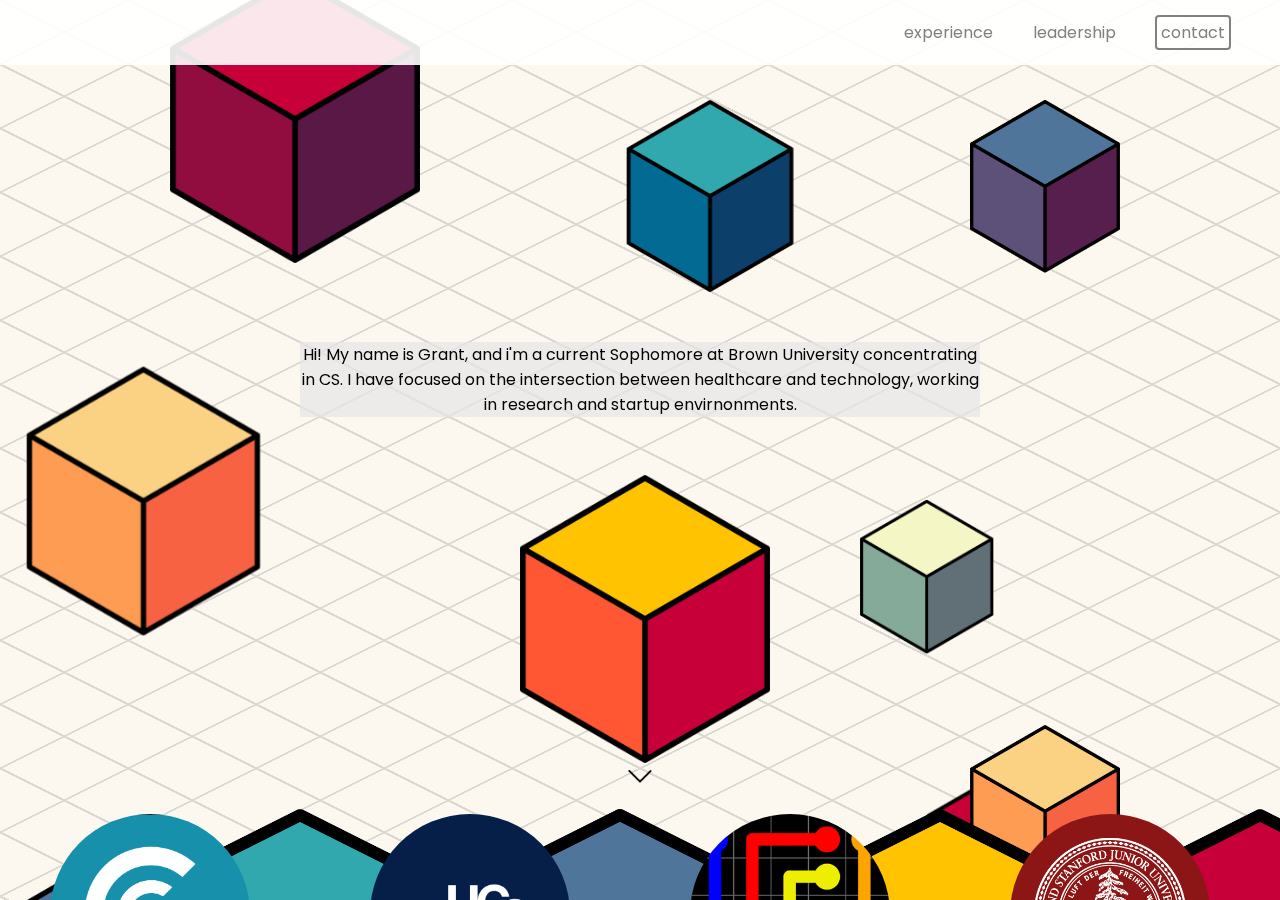
==== index.html @ b0fcf322 "GA on old homepage" ====
<!doctype html>
<html>
<head>
<meta charset="UTF-8">
<link rel="stylesheet" type="text/css" href="./css/stylesheet.css">
<link rel="stylesheet" type="text/css" href="./css/cubes.css"s>
<title>Grant Fong</title>
<script>
  (function(i,s,o,g,r,a,m){i['GoogleAnalyticsObject']=r;i[r]=i[r]||function(){
  (i[r].q=i[r].q||[]).push(arguments)},i[r].l=1*new Date();a=s.createElement(o),
  m=s.getElementsByTagName(o)[0];a.async=1;a.src=g;m.parentNode.insertBefore(a,m)
  })(window,document,'script','https://www.google-analytics.com/analytics.js','ga');

  ga('create', 'UA-104026495-1', 'auto');
  ga('send', 'pageview');

</script>
</head>

<body>
	<div id="nav">
		<h1 id="name"><a href="home.html">grant fong</a></h1>
		<div id="nav-items">
			<ul>
				<li><a href="#experience">Experience</a></li>
				<li><a href="#leadership">Leadership</a></li>
				<li><a id="contact" href="#contact_info">Contact</a></li>
			</ul>
		</div>
	</div>

	<div class="parallax">

		<div class="parallax__layer parallax__layer--base">
			<div id="home">
				<div class="banner">
					<h2 class="splash">Developer | Data Scientist</h2>
					<p id="about_me">Hi! My name is Grant, and i'm a current Sophomore at Brown University
						concentrating in CS. I have focused on the intersection between healthcare
						and technology, working in research and startup envirnonments. </p>
				</div>
			</div>

			<div id = "experience">
				<div class="banner">
					<h2 class="splash">Experience</h2>
					<img id="arrow" src="./resources/arrow.gif">
				</div>
				<div id="inline-base">

					<div id="careconnect" class="content">
						<img class="icon_cube" src="./resources/cube6.png">
						<img class="icon" src="./resources/careconnect.png">
						<h3>CareConnect</h3>
						<div class="description">
							<p> Developed and pitched a cross platform app to improve communication between caregivers and families</p>
						</div>
					</div>

					<div id="ucsf" class="content">
						<img class="icon_cube" src="./resources/cube1.png">
						<img class="icon" src="./resources/ucsf.png">
						<h3>UCSF</h3>
						<div class="description">
							<p> Developed a software package and data pipeline for start to finish genomic analysis and data visualization.</p>
						</div>
					</div>

					<div id="flow" class="content">
						<img class="icon_cube" src="./resources/cube2.png">
						<img class="icon" src="./resources/flow.png">
						<h3>flow</h3>
						<div class="description">
							<p> Created procedurally generated flow puzzles as a final project for CS015 </p>
						</div>
					</div>

					<div id="stanford" class="content">
						<img class="icon_cube" src="./resources/cube3.png">
						<img class="icon" src="./resources/stanford.png">
						<h3>stanford</h3>
						<div class="description">
							<p>Created MRI image analytics plugins, performed data cleaning and implemented a database system</p>
						</div>
					</div>
				</div>
			</div>

			<div id = "leadership">
				<div class="banner">
					<h2 class="splash">Leadership</h2>
					<img id="arrow" src="./resources/arrow.gif">
				</div>
				<div id="inline-base">

					<div id="hackatbrown" class="content">
						<img class="icon_cube" src="./resources/cube6.png">
						<img class="icon" src="./resources/hack.jpg">
						<h3>Hack@brown</h3>
						<div class="description">
							<p> Created methods and strategies to aid team-forming, mentorship, and judging</p>
						</div>
					</div>

					<div id="ta" class="content">
						<img class="icon_cube" src="./resources/cube3.png">
						<img class="icon" src="./resources/brown.png">
						<h3>TA for cs015</h3>
						<div class="description">
							<p> Graded assignments, held TA hours, design discussions, and lab hours. Redesigned the algorithms homework to become a section.</p>
						</div>
					</div>

					<div id="lets" class="content">
						<img class="icon_cube" src="./resources/cube2.png">
						<img class="icon" src="./resources/lets.png">
						<h3>project lets</h3>
						<div class="description">
							<p> Provided peer counseling and hosted workshops on Mental Health.</p>
						</div>
					</div>

					<div id="ilmhc" class="content">
						<img class="icon_cube" src="./resources/cube5.png">
						<img class="icon" src="./resources/ilmhc.png">
						<h3>ILMHC</h3>
						<div class="description">
							<p>Organized the 2nd annual ivy league mental health conference and Created a marketing strategy.</p>
						</div>
					</div>
				</div>
			</div>

			<div id = "contact_info">
				<div class="banner">
					<h2 class="splash">Contact</h2>
					<h3>grant_fong [at] brown.edu </h3>
					<a href="https://github.com/gfong1">github</a>
					<a href="https://www.linkedin.com/in/grant-fong/">linkedin</a>
					<a href="https://docs.google.com/document/d/157IudkKDnfN1EUEX58RczZvOQFOvo2BN3w-C6igdD3I">resume</a>
				</div>
			</div>
		</div>

		<div class="parallax__layer parallax__layer--back">
		<!--The back layer of cubes-->
			<img id="cube-1" class="cube" src="./resources/cube1.png">
			<img id="cube-2" class="cube" src="./resources/cube2.png">
			<img id="cube-3" class="cube" src="./resources/cube3.png">

			<img id="cube-4" class="cube" src="./resources/cube4.png">
			<img id="cube-5" class="cube" src="./resources/cube5.png">
			<img id="cube-6" class="cube" src="./resources/cube6.png">
		</div>

		<div class="parallax__layer parallax__layer--deep">
			<img id="cube-a" class="cube" src="./resources/cube4.png">
			<img id="cube-b" class="cube" src="./resources/cube5.png">
			<img id="cube-c" class="cube" src="./resources/cube6.png">

			<img id="cube-d" class="cube" src="./resources/cube1.png">
			<img id="cube-e" class="cube" src="./resources/cube2.png">
			<img id="cube-f" class="cube" src="./resources/cube3.png">
		</div>

	</div>
	<div class="footer"></div>
</body>
</html>
---- css/stylesheet.css ----
@charset "UTF-8";
/* CSS Document */

@import url('https://fonts.googleapis.com/css?family=Oswald|Poppins:300,700');

body {
	min-width: 1000px;
	margin:0px;
	font-family: 'Poppins', sans-serif;
	text-transform: lowercase;
}

/*General*/
*{
    margin: 0px
}
a{
	color: grey;
	text-decoration: none;
}
p{
	text-transform: none;
}

/*Parallax source: http://keithclark.co.uk/articles/pure-css-parallax-websites/*/
.parallax {
	perspective: 1px;
	height: 100vh;
	overflow-x: hidden;
	overflow-y: auto;
	/*background-image: url(http://cultofthepartyparrot.com/parrots/parrot.gif);*/
	background-image: url(../resources/isometric_background.png);

}
.parallax__layer {
	position: absolute;
	top: 0;
	right: 0;
	bottom: 0;
	left: 0;
}
.parallax__layer--base {
  transform: translateZ(0);
}
.parallax__layer--back {
	transform: translateZ(-1px) scale(1);
	z-index: -1;
}
.parallax__layer--deep {
	transform: translateZ(-2px) scale(1);
	z-index: -2;
	width: 100%;
}
.cube{
	position: absolute;
}


/*Nav bar*/
#nav {
	z-index: 3;
	display: flex;
	background-color: rgba(255,255,255,.90);
	position: fixed;
	width: 100%;
	height: 65px;
	min-width: 800px;
}

#name{
	background: url(https://newevolutiondesigns.com/images/freebies/galaxy-wallpaper-11.jpg) -20px -20px repeat;
	background-size: 90%;
	-webkit-text-fill-color: transparent;
	-webkit-background-clip: text;
	padding: 6px;
	padding-left: 30px;
}
#nav-items{
	margin-left:auto;
	margin-right:30px;
}
#nav-items ul{
	display: flex;
}
#nav-items li{
	padding: 20px;
	list-style: none;
}
#contact {
	outline: auto;
	padding: 5px
}
#contact:hover {
	background-color: rgba(230,230,230,1);
}

/*banner*/
.banner{
	align-items: center;
	position: relative;
	text-align: center;
}
.splash{
	color: rgba(30,30,30,1);
	background: url(https://newevolutiondesigns.com/images/freebies/galaxy-wallpaper-11.jpg) -20px -20px repeat;
	background-size: 50%;
	/*background: url(https://i.redd.it/wsvs21vko2ey.gif) -20px -20px repeat;*/
	-webkit-text-fill-color: transparent;
	-webkit-background-clip: text;
	font-size: 60px;
	margin: auto;
	padding: 30px;
}
#arrow{
	position: relative;
	width: 60px;
}
/*Sections*/
#home{
	margin-top: 15%;
	height: 400px;
}
#contact_info{
	margin-bottom: 200px;
	margin-top: 100px;
}

/*Content*/
#about_me{
	margin-right: 300px;
	margin-left: 300px;
	background-color: rgba(230,230,230,.7);
}
.content{
	padding: 20px;
	background-repeat: no-repeat;
	background-size: 600px 600px;
	width: 25%;
	height: 580px;
	color: rgba(250,250,250,.9);
}
#inline-base{
	display: flex;
}
.description{
	padding-right: 24%;
	padding-top: 10%;
}
.icon{
	position: relative;
	left: 30px;
	top: -15px;
	border-radius: 50%;
	height: 200px;
}
.icon_cube{
	position: absolute;
	margin: -20px;
	z-index: -1;
	height: 600px;
	width: 600px;
}
---- css/cubes.css ----
@charset "UTF-8";
/* CSS Document */
#cube-1{
    left: 1300px;
    top: -250px;
	width: 300px;
}
#cube-2{
	left: 400px;
    top: 500px;
	width: 500px;
}
#cube-3{
	left: -300px;
    top: -500px;
	width: 500px;
}
#cube-4{
    left: 1300px;
    top: 1000px;
	width: 300px;
}
#cube-5{
	left: 400px;
    top: 1700px;
	width: 500px;
}
#cube-6{
	left: -300px;
    top: 2200px;
	width: 500px;
}



#cube-a{
	left: -1200px;
    top: 200px;
	width: 700px;
}
#cube-b{
	left: 1300px;
    top: 600px;
	width: 400px;
}
#cube-c{
	left: 600px;
    top: -600px;
	width: 500px;
}
#cube-d{
	left: -1200px;
    top: 1600px;
	width: 700px;
}
#cube-e{
	left: 1300px;
    top: 2300px;
	width: 400px;
}
#cube-f{
	left: 1500px;
    top: 1400px;
	width: 500px;
}
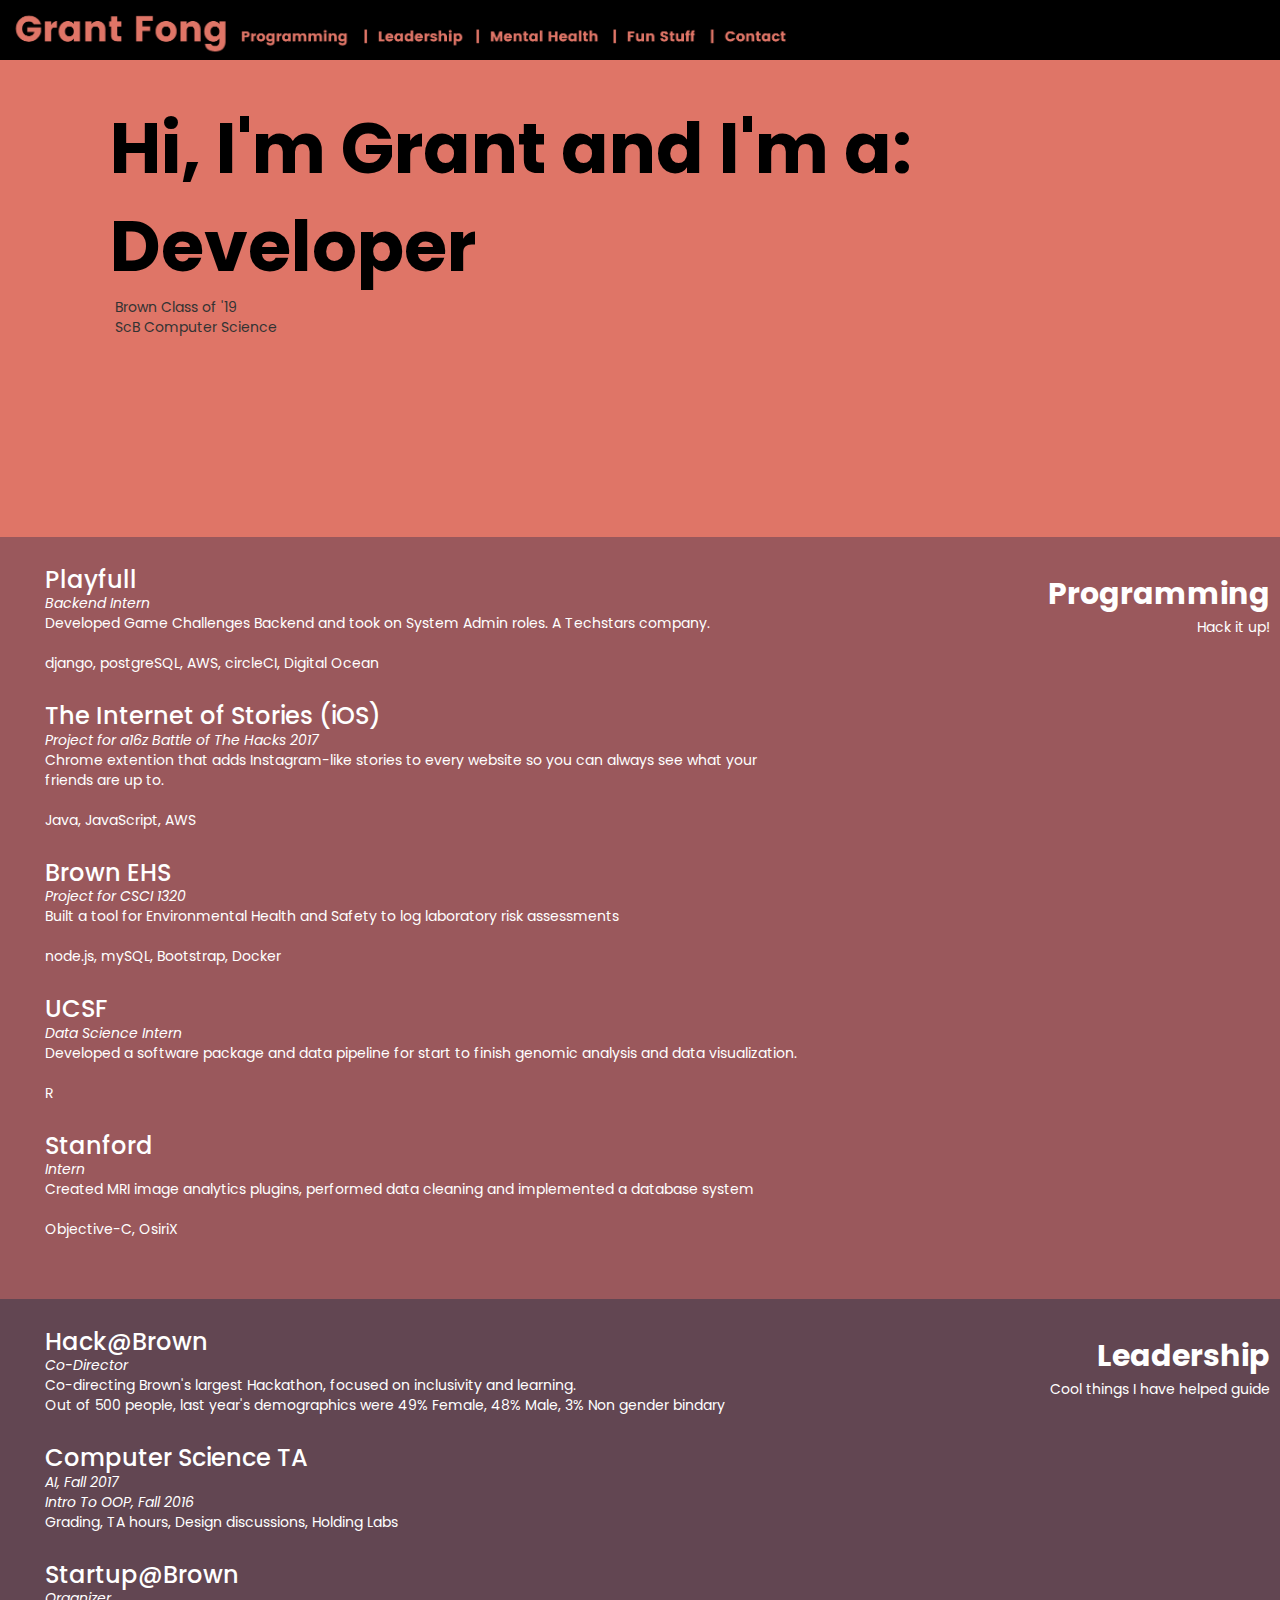
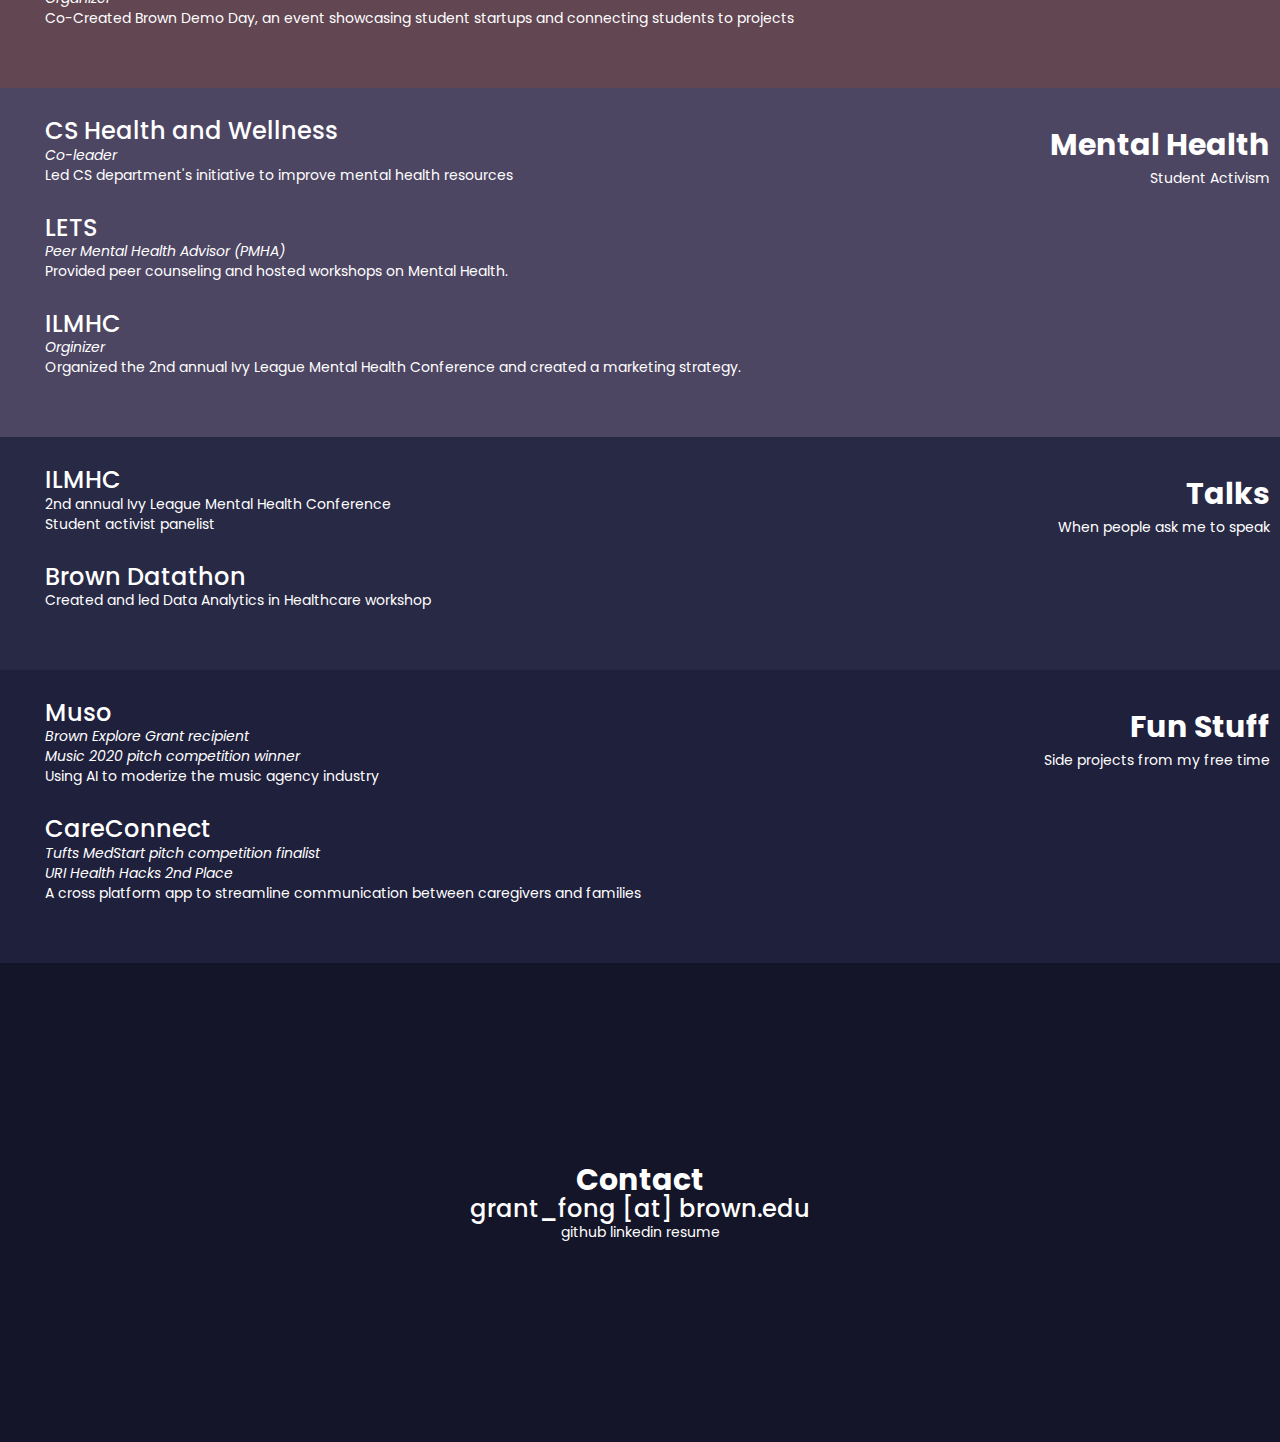
==== commit eed6afb3: "New Site" ====
--- a/index.html
+++ b/index.html
@@ -2,9 +2,20 @@
 <html>
 <head>
 <meta charset="UTF-8">
-<link rel="stylesheet" type="text/css" href="./css/stylesheet.css">
-<link rel="stylesheet" type="text/css" href="./css/cubes.css"s>
+<script src="https://code.jquery.com/jquery-3.1.0.min.js"   integrity="sha256-cCueBR6CsyA4/9szpPfrX3s49M9vUU5BgtiJj06wt/s="   crossorigin="anonymous"></script>
 <title>Grant Fong</title>
+<!-- Latest compiled and minified CSS -->
+<link rel="stylesheet" href="https://maxcdn.bootstrapcdn.com/bootstrap/3.3.7/css/bootstrap.min.css">
+<!-- jQuery library -->
+<script src="https://ajax.googleapis.com/ajax/libs/jquery/3.2.1/jquery.min.js"></script>
+<!-- Latest compiled JavaScript -->
+<script src="https://maxcdn.bootstrapcdn.com/bootstrap/3.3.7/js/bootstrap.min.js"></script>
+<!--  Text Rotator -->
+<link rel="stylesheet" href="assets/css/simpletextrotator.css">
+<script type="text/javascript" src="public/js/jquery.simple-text-rotator.js"></script>
+<!-- Assets -->
+<link rel="stylesheet" href="assets/css/main.css">
+<script type="text/javascript" src="public/js/main.js"></script>
 <script>
   (function(i,s,o,g,r,a,m){i['GoogleAnalyticsObject']=r;i[r]=i[r]||function(){
   (i[r].q=i[r].q||[]).push(arguments)},i[r].l=1*new Date();a=s.createElement(o),
@@ -18,152 +29,219 @@
 </head>
 
 <body>
-	<div id="nav">
-		<h1 id="name"><a href="home.html">grant fong</a></h1>
-		<div id="nav-items">
-			<ul>
-				<li><a href="#experience">Experience</a></li>
-				<li><a href="#leadership">Leadership</a></li>
-				<li><a id="contact" href="#contact_info">Contact</a></li>
-			</ul>
-		</div>
-	</div>
-
-	<div class="parallax">
-
-		<div class="parallax__layer parallax__layer--base">
-			<div id="home">
-				<div class="banner">
-					<h2 class="splash">Developer | Data Scientist</h2>
-					<p id="about_me">Hi! My name is Grant, and i'm a current Sophomore at Brown University
-						concentrating in CS. I have focused on the intersection between healthcare
-						and technology, working in research and startup envirnonments. </p>
-				</div>
-			</div>
-
-			<div id = "experience">
-				<div class="banner">
-					<h2 class="splash">Experience</h2>
-					<img id="arrow" src="./resources/arrow.gif">
-				</div>
-				<div id="inline-base">
-
-					<div id="careconnect" class="content">
-						<img class="icon_cube" src="./resources/cube6.png">
-						<img class="icon" src="./resources/careconnect.png">
-						<h3>CareConnect</h3>
-						<div class="description">
-							<p> Developed and pitched a cross platform app to improve communication between caregivers and families</p>
-						</div>
-					</div>
-
-					<div id="ucsf" class="content">
-						<img class="icon_cube" src="./resources/cube1.png">
-						<img class="icon" src="./resources/ucsf.png">
-						<h3>UCSF</h3>
-						<div class="description">
-							<p> Developed a software package and data pipeline for start to finish genomic analysis and data visualization.</p>
-						</div>
-					</div>
-
-					<div id="flow" class="content">
-						<img class="icon_cube" src="./resources/cube2.png">
-						<img class="icon" src="./resources/flow.png">
-						<h3>flow</h3>
-						<div class="description">
-							<p> Created procedurally generated flow puzzles as a final project for CS015 </p>
-						</div>
-					</div>
-
-					<div id="stanford" class="content">
-						<img class="icon_cube" src="./resources/cube3.png">
-						<img class="icon" src="./resources/stanford.png">
-						<h3>stanford</h3>
-						<div class="description">
-							<p>Created MRI image analytics plugins, performed data cleaning and implemented a database system</p>
-						</div>
-					</div>
-				</div>
-			</div>
-
-			<div id = "leadership">
-				<div class="banner">
-					<h2 class="splash">Leadership</h2>
-					<img id="arrow" src="./resources/arrow.gif">
-				</div>
-				<div id="inline-base">
-
-					<div id="hackatbrown" class="content">
-						<img class="icon_cube" src="./resources/cube6.png">
-						<img class="icon" src="./resources/hack.jpg">
-						<h3>Hack@brown</h3>
-						<div class="description">
-							<p> Created methods and strategies to aid team-forming, mentorship, and judging</p>
-						</div>
-					</div>
-
-					<div id="ta" class="content">
-						<img class="icon_cube" src="./resources/cube3.png">
-						<img class="icon" src="./resources/brown.png">
-						<h3>TA for cs015</h3>
-						<div class="description">
-							<p> Graded assignments, held TA hours, design discussions, and lab hours. Redesigned the algorithms homework to become a section.</p>
-						</div>
-					</div>
-
-					<div id="lets" class="content">
-						<img class="icon_cube" src="./resources/cube2.png">
-						<img class="icon" src="./resources/lets.png">
-						<h3>project lets</h3>
-						<div class="description">
-							<p> Provided peer counseling and hosted workshops on Mental Health.</p>
-						</div>
-					</div>
-
-					<div id="ilmhc" class="content">
-						<img class="icon_cube" src="./resources/cube5.png">
-						<img class="icon" src="./resources/ilmhc.png">
-						<h3>ILMHC</h3>
-						<div class="description">
-							<p>Organized the 2nd annual ivy league mental health conference and Created a marketing strategy.</p>
-						</div>
-					</div>
-				</div>
-			</div>
-
-			<div id = "contact_info">
-				<div class="banner">
-					<h2 class="splash">Contact</h2>
-					<h3>grant_fong [at] brown.edu </h3>
-					<a href="https://github.com/gfong1">github</a>
-					<a href="https://www.linkedin.com/in/grant-fong/">linkedin</a>
-					<a href="https://docs.google.com/document/d/157IudkKDnfN1EUEX58RczZvOQFOvo2BN3w-C6igdD3I">resume</a>
-				</div>
-			</div>
-		</div>
-
-		<div class="parallax__layer parallax__layer--back">
-		<!--The back layer of cubes-->
-			<img id="cube-1" class="cube" src="./resources/cube1.png">
-			<img id="cube-2" class="cube" src="./resources/cube2.png">
-			<img id="cube-3" class="cube" src="./resources/cube3.png">
-
-			<img id="cube-4" class="cube" src="./resources/cube4.png">
-			<img id="cube-5" class="cube" src="./resources/cube5.png">
-			<img id="cube-6" class="cube" src="./resources/cube6.png">
-		</div>
-
-		<div class="parallax__layer parallax__layer--deep">
-			<img id="cube-a" class="cube" src="./resources/cube4.png">
-			<img id="cube-b" class="cube" src="./resources/cube5.png">
-			<img id="cube-c" class="cube" src="./resources/cube6.png">
-
-			<img id="cube-d" class="cube" src="./resources/cube1.png">
-			<img id="cube-e" class="cube" src="./resources/cube2.png">
-			<img id="cube-f" class="cube" src="./resources/cube3.png">
-		</div>
-
-	</div>
-	<div class="footer"></div>
+<div class="desktop">
+  <nav id ="nav" class="navbar navbar-fixed-top">
+    <a id="nav_title" class="scroll navbar-brand" href="#home">
+      <img id="logo" class="nav_img" src="./assets/images/logo.png">
+    </a>
+      <div class="collapse navbar-collapse" id="navbarNavAltMarkup">
+        <div id="nav_items" class="navbar-nav">
+          <a class="nav-item nav-link scroll" href="#programming"><img class="nav_img" src="./assets/images/constant-spacing/programming.png"></a>
+          <a class="nav-item nav-link scroll" href="javascript:;"><img class="nav_img" src="./assets/images/spacer.png"></a>
+          <a class="nav-item nav-link scroll" href="#leadership"><img class="nav_img" src="./assets/images/constant-spacing/leadership.png"></a>
+          <a class="nav-item nav-link scroll" href="javascript:;"><img class="nav_img" src="./assets/images/spacer.png"></a>
+          <a class="nav-item nav-link scroll" href="#mental_health"><img class="nav_img" src="./assets/images/constant-spacing/mental_health.png"></a>
+          <a class="nav-item nav-link scroll" href="javascript:;"><img class="nav_img" src="./assets/images/spacer.png"></a>
+          <a class="nav-item nav-link scroll" href="#fun"><img class="nav_img" src="./assets/images/constant-spacing/fun_stuff.png"></a>
+          <a class="nav-item nav-link scroll" href="javascript:;"><img class="nav_img" src="./assets/images/spacer.png"></a>
+          <a class="nav-item nav-link scroll" href="#contact"><img class="nav_img" src="./assets/images/constant-spacing/contact.png"></a>
+          <div id="nav-filler"></div>
+        </div>
+      </div>
+  </nav>
+</div>
+<div class="mobile" >
+  <nav class="navbar navbar-inverse navbar-fixed-top">
+    <div class="container-fluid">
+      <!-- Brand and toggle get grouped for better mobile display -->
+      <div class="navbar-header">
+        <button type="button" class="navbar-toggle collapsed" data-toggle="collapse" data-target="#navbar-collapse-1" aria-expanded="false">
+          <span class="sr-only">Toggle navigation</span>
+          <span class="icon-bar"></span>
+          <span class="icon-bar"></span>
+          <span class="icon-bar"></span>
+        </button>
+        <a class="navbar-brand" href="#">Grant Fong</a>
+      </div>
+
+      <!-- Collect the nav links, forms, and other content for toggling -->
+      <div class="collapse navbar-collapse" id="navbar-collapse-1">
+        <ul class="nav navbar-nav">
+          <li><a class="nav-item nav-link scroll" data-toggle="collapse" data-target="#navbar-collapse-1" href="#programming">Programming</a></li>
+          <li><a class="nav-item nav-link scroll" data-toggle="collapse" data-target="#navbar-collapse-1" href="#leadership">Leadership</a></li>
+          <li><a class="nav-item nav-link scroll" data-toggle="collapse" data-target="#navbar-collapse-1" href="#mental_health">Mental Health</a></li>
+          <li><a class="nav-item nav-link scroll" data-toggle="collapse" data-target="#navbar-collapse-1" href="#fun">Fun</a></li>
+          <li><a class="nav-item nav-link scroll" data-toggle="collapse" data-target="#navbar-collapse-1" href="#contact">Contact</a></li>
+        </ul>
+      </div><!-- /.navbar-collapse -->
+    </div><!-- /.container-fluid -->
+  </nav>
+</div>
+
+<!-- <div id="nav-background"></div> -->
+<div id="home">
+  <div id="title">
+    <h1>Hi, I'm Grant and I'm a:</h1>
+    <span id="rotator" class="rotate">
+      Developer,
+      Data Scientist,
+      Student Activist,
+      Certified Cool Guy
+    </span>
+  </div>
+</div>
+<div id="intro">
+  <p>Brown Class of '19<br>ScB Computer Science</p>
+</div>
+<div id="programming" class="row section">
+  <div class="col-sm-8 content">
+    <div class="mobile">
+      <h2 class="section_title">Programming</h2>
+      <p class="section_subtitle">Hack it up!</p>
+    </div>
+    <div class="list_item">
+      <a href="http://beplayfull.com/" target="_blank"><h3>Playfull</h3></a>
+      <p class="item_description">Backend Intern</p>
+      <p>Developed Game Challenges Backend and took on System Admin roles. A Techstars company.</p><br>
+      <p>django, postgreSQL, AWS, circleCI, Digital Ocean</p>
+    </div>
+    <div class="list_item">
+      <a href="https://devpost.com/software/ios-internet-of-stories-ybtn39" target="_blank"><h3>The Internet of Stories (iOS)</h3></a>
+      <p class="item_description">Project for a16z Battle of The Hacks 2017</p>
+      <p>Chrome extention that adds Instagram-like stories to every website so you can always see what your friends are up to.</p><br>
+      <p>Java, JavaScript, AWS</p>
+    </div>
+    <div class="list_item">
+      <h3>Brown EHS</h3>
+      <p class="item_description">Project for CSCI 1320</p>
+      <p>Built a tool for Environmental Health and Safety to log laboratory risk assessments</p><br>
+      <p>node.js, mySQL, Bootstrap, Docker</p>
+    </div>
+    <div class="list_item">
+      <a href="http://cancerres.aacrjournals.org/content/77/6/1322.long" target="_blank"><h3>UCSF</h3></a>
+      <p class="item_description">Data Science Intern</p>
+      <p>Developed a software package and data pipeline for start to finish genomic analysis and data visualization.</p><br>
+      <p>R</p>
+    </div>
+    <div class="list_item">
+      <a href="https://www.ncbi.nlm.nih.gov/pmc/articles/PMC4322897/" target="_blank"><h3>Stanford</h3></a>
+      <p class="item_description">Intern</p>
+      <p>Created MRI image analytics plugins, performed data cleaning and implemented a database system</p><br>
+      <p>Objective-C, OsiriX</p>
+    </div>
+  </div>
+  <div class="col-sm-4 desktop">
+    <h2 class="section_title">Programming</h2>
+    <p class="section_subtitle">Hack it up!</p>
+  </div>
+</div>
+
+<div id="leadership" class="row section">
+  <div class="col-sm-8 content">
+    <div class="mobile">
+      <h2 class="section_title">Leadership</h2>
+      <p class="section_subtitle">Cool things I have helped guide</p>
+    </div>
+    <div class="list_item">
+      <a href="https://2017.hackatbrown.org/" target="_blank"><h3>Hack@Brown</h3></a>
+      <p class="item_description">Co-Director</p>
+      <p>Co-directing Brown's largest Hackathon, focused on inclusivity and learning.</p>
+      <p>Out of 500 people, last year's demographics were 49% Female, 48% Male, 3% Non gender bindary</p>
+    </div>
+    <div class="list_item">
+      <a href="http://cs.brown.edu/courses/cs141/" target="_blank"><h3>Computer Science TA</h3></a>
+      <p class="item_description">AI, Fall 2017 <br>Intro To OOP, Fall 2016</p>
+      <p>Grading, TA hours, Design discussions, Holding Labs</p>
+    </div>
+    <div class="list_item">
+      <a href="http://startupatbrown.org/" target="_blank"><h3>Startup@Brown</h3></a>
+      <p class="item_description">Organizer</p>
+      <p>Co-Created Brown Demo Day, an event showcasing student startups and connecting students to projects</p>
+    </div>
+  </div>
+  <div class="col-sm-4 desktop">
+    <h2 class="section_title">Leadership</h2>
+    <p class="section_subtitle">Cool things I have helped guide</p>
+  </div>
+</div>
+
+<div id="mental_health" class="row section">
+  <div class="col-sm-8 content">
+    <div class="mobile">
+      <h2 class="section_title">Mental Health</h2>
+      <p class="section_subtitle">Student Activism</p>
+    </div>
+    <div class="list_item">
+      <h3>CS Health and Wellness</h3>
+      <p class="item_description">Co-leader</p>
+      <p>Led CS department's initiative to improve mental health resources</p>
+    </div>
+    <div class="list_item">
+      <a href="http://www.letserasethestigma.com/" target="_blank"><h3>LETS</h3></a>
+      <p class="item_description">Peer Mental Health Advisor (PMHA)</p>
+      <p>Provided peer counseling and hosted workshops on Mental Health.</p>
+    </div>
+    <div class="list_item">
+      <h3>ILMHC</h3>
+      <p class="item_description">Orginizer</p>
+      <p>Organized the 2nd annual Ivy League Mental Health Conference and created a marketing strategy.</p>
+    </div>
+  </div>
+  <div class="col-sm-4 desktop">
+    <h2 class="section_title">Mental Health</h2>
+    <p class="section_subtitle">Student Activism</p>
+  </div>
+</div>
+
+<div id="talks" class="row section">
+  <div class="col-sm-8 content">
+    <div class="mobile">
+      <h2 class="section_title">Talks</h2>
+      <p class="section_subtitle">When people ask me to speak</p>
+    </div>
+    <div class="list_item">
+      <h3>ILMHC</h3>
+      <p>2nd annual Ivy League Mental Health Conference</p>
+      <p>Student activist panelist</p>
+    </div>
+    <div class="list_item">
+      <a href="http://bds.cs.brown.edu/datathon/" target="_blank"><h3>Brown Datathon</h3></a>
+      <p>Created and led Data Analytics in Healthcare workshop</p>
+    </div>
+  </div>
+  <div class="col-sm-4 desktop">
+    <h2 class="section_title">Talks</h2>
+    <p class="section_subtitle">When people ask me to speak</p>
+  </div>
+</div>
+
+<div id="fun" class="row section">
+  <div class="col-sm-8 content">
+    <div class="mobile">
+      <h2 class="section_title">Fun Stuff</h2>
+      <p class="section_subtitle">Side projects from my free time</p>
+    </div>
+    <div class="list_item">
+      <h3>Muso</h3>
+      <p class="item_description">Brown Explore Grant recipient</p>
+      <p class="item_description">Music 2020 pitch competition winner</p>
+      <p>Using AI to moderize the music agency industry</p>
+    </div>
+    <div class="list_item">
+      <h3>CareConnect</h3>
+      <p class="item_description">Tufts MedStart pitch competition finalist</p>
+      <p class="item_description">URI Health Hacks 2nd Place</p>
+      <p>A cross platform app to streamline communication between caregivers and families</p>
+    </div>
+  </div>
+  <div class="col-sm-4 desktop">
+    <h2 class="section_title">Fun Stuff</h2>
+    <p class="section_subtitle">Side projects from my free time</p>
+  </div>
+</div>
+<div id="contact" >
+  <h2>Contact</h2>
+  <h3>grant_fong [at] brown.edu </h3>
+  <a href="https://github.com/gfong1">github</a> <a href="https://www.linkedin.com/in/grant-fong/">linkedin</a> <a href="https://docs.google.com/document/d/157IudkKDnfN1EUEX58RczZvOQFOvo2BN3w-C6igdD3I">resume</a> </div>
 </body>
 </html>
--- a/assets/css/simpletextrotator.css
+++ b/assets/css/simpletextrotator.css
@@ -0,0 +1,106 @@
+.rotating {
+  display: inline-block;
+  -webkit-transform-style: preserve-3d;
+  -moz-transform-style: preserve-3d;
+  -ms-transform-style: preserve-3d;
+  -o-transform-style: preserve-3d;
+  transform-style: preserve-3d;
+  -webkit-transform: rotateX(0) rotateY(0) rotateZ(0);
+  -moz-transform: rotateX(0) rotateY(0) rotateZ(0);
+  -ms-transform: rotateX(0) rotateY(0) rotateZ(0);
+  -o-transform: rotateX(0) rotateY(0) rotateZ(0);
+  transform: rotateX(0) rotateY(0) rotateZ(0);
+  -webkit-transition: 0.5s;
+  -moz-transition: 0.5s;
+  -ms-transition: 0.5s;
+  -o-transition: 0.5s;
+  transition: 0.5s;
+  -webkit-transform-origin-x: 50%;
+}
+
+.rotating.flip {
+  position: relative;
+}
+
+.rotating .front, .rotating .back {
+  left: 0;
+  top: 0;
+  -webkit-backface-visibility: hidden;
+  -moz-backface-visibility: hidden;
+  -ms-backface-visibility: hidden;
+  -o-backface-visibility: hidden;
+  backface-visibility: hidden;
+}
+
+.rotating .front {
+  position: absolute;
+  display: inline-block;
+  -webkit-transform: translate3d(0,0,1px);
+  -moz-transform: translate3d(0,0,1px);
+  -ms-transform: translate3d(0,0,1px);
+  -o-transform: translate3d(0,0,1px);
+  transform: translate3d(0,0,1px);
+}
+
+.rotating.flip .front {
+  z-index: 1;
+}
+
+.rotating .back {
+  display: block;
+  opacity: 0;
+}
+
+.rotating.spin {
+  -webkit-transform: rotate(360deg) scale(0);
+  -moz-transform: rotate(360deg) scale(0);
+  -ms-transform: rotate(360deg) scale(0);
+  -o-transform: rotate(360deg) scale(0);
+  transform: rotate(360deg) scale(0);
+}
+
+
+
+.rotating.flip .back {
+  z-index: 2;
+  display: block;
+  opacity: 1;
+  
+  -webkit-transform: rotateY(180deg) translate3d(0,0,0);
+  -moz-transform: rotateY(180deg) translate3d(0,0,0);
+  -ms-transform: rotateY(180deg) translate3d(0,0,0);
+  -o-transform: rotateY(180deg) translate3d(0,0,0);
+  transform: rotateY(180deg) translate3d(0,0,0);
+}
+
+.rotating.flip.up .back {
+  -webkit-transform: rotateX(180deg) translate3d(0,0,0);
+  -moz-transform: rotateX(180deg) translate3d(0,0,0);
+  -ms-transform: rotateX(180deg) translate3d(0,0,0);
+  -o-transform: rotateX(180deg) translate3d(0,0,0);
+  transform: rotateX(180deg) translate3d(0,0,0);
+}
+
+.rotating.flip.cube .front {
+  -webkit-transform: translate3d(0,0,100px) scale(0.9,0.9);
+  -moz-transform: translate3d(0,0,100px) scale(0.85,0.85);
+  -ms-transform: translate3d(0,0,100px) scale(0.85,0.85);
+  -o-transform: translate3d(0,0,100px) scale(0.85,0.85);
+  transform: translate3d(0,0,100px) scale(0.85,0.85);
+}
+
+.rotating.flip.cube .back {
+  -webkit-transform: rotateY(180deg) translate3d(0,0,100px) scale(0.9,0.9);
+  -moz-transform: rotateY(180deg) translate3d(0,0,100px) scale(0.85,0.85);
+  -ms-transform: rotateY(180deg) translate3d(0,0,100px) scale(0.85,0.85);
+  -o-transform: rotateY(180deg) translate3d(0,0,100px) scale(0.85,0.85);
+  transform: rotateY(180deg) translate3d(0,0,100px) scale(0.85,0.85);
+}
+
+.rotating.flip.cube.up .back {
+  -webkit-transform: rotateX(180deg) translate3d(0,0,100px) scale(0.9,0.9);
+  -moz-transform: rotateX(180deg) translate3d(0,0,100px) scale(0.85,0.85);
+  -ms-transform: rotateX(180deg) translate3d(0,0,100px) scale(0.85,0.85);
+  -o-transform: rotateX(180deg) translate3d(0,0,100px) scale(0.85,0.85);
+  transform: rotateX(180deg) translate3d(0,0,100px) scale(0.85,0.85);
+}--- a/assets/css/main.css
+++ b/assets/css/main.css
@@ -0,0 +1,209 @@
+@charset "UTF-8";
+@import url(https://fonts.googleapis.com/css?family=Poppins:300,700);
+
+/*Default Items*/
+body {
+	margin: 0px;
+	font-family: 'Poppins', sans-serif;
+	min-width: 600px;
+/*	text-transform: lowercase;*/
+}
+h1{
+	margin: 0px;
+}
+h2{
+	font-weight: 700;
+	margin: 0px;
+}
+h3 {
+	margin:	0px;
+}
+p {
+	margin: 0px;
+}
+a, a:visited {
+	color: White;
+	text-decoration: none;
+}
+a:hover {
+    color: #bcbcbc;
+		text-decoration: none;
+}
+
+/*Generic Styling*/
+.section {
+	margin: 0px;
+	color: white;
+	padding-bottom: 30px;
+	/*display: inline-flex;
+	display: -webkit-flex;
+	flex-direction: row-reverse;
+	justify-content: space-between;*/
+}
+.content{
+
+}
+.list_item {
+	margin: 30px 30px 30px 30px;
+}
+.desktop .section_title {
+	padding: 40px 10px;
+	position: absolute;
+	right: 0px;
+}
+.desktop .section_subtitle{
+	padding: 80px 10px;
+	position: absolute;
+	right: 0px;
+}
+.item_description {
+	font-style: italic;
+}
+
+/*Mobile*/
+.mobile{
+	display: none;
+	padding: 30px 30px 0px 30px;
+}
+.mobile .section_title {
+	/*padding: 40px 10px;*/
+}
+.mobile .section_subtitle{
+	/*padding: 80px 10px;*/
+}
+
+/*Nav*/
+#logo {
+	margin: 0px;
+	height: 60px;
+}
+#nav_title {
+	padding: 0px;
+	margin: 0px;
+}
+#nav_items {
+	height: 60px;
+	overflow-x: hidden;
+}
+.nav_img{
+	margin: 0px -3px;
+	height: 60px;
+}
+#nav-filler {
+	position: absolute;
+	top: 0;
+	right: 0;
+	height: 60px;
+	background-color: black;
+	/* Firefox */
+	width: -moz-calc(100% - 790px);
+	/* WebKit */
+	width: -webkit-calc(100% - 790px);
+	/* Opera */
+	width: -o-calc(100% - 790px);
+	/* Standard */
+	width: calc(100% - 790px);
+}
+#nav-background {
+	background-color: pink;
+	height: 60px;
+	width: 100%
+}
+
+/*Mobile nav*/
+.mobile .navbar {
+	font-weight: 700;
+}
+
+/*Sections*/
+#home {
+	padding: 100px;
+	/*background-color: #374785;*/
+	background-color: #DF7567; /*mountain sunset*/
+}
+#home h1{
+	text-align: left;
+	font-weight: 700;
+	font-size: 70px;
+	padding: 10px;
+	/*background: url("../images/giphy.gif") repeat;*/
+	/*background: url(http://img07.deviantart.net/5594/i/2012/118/8/3/textures_49_by_sophiefzy-d4xtjbw.jpg) -20px -20px;*/
+	/*background-size: 100%;*/
+	/*-webkit-text-fill-color: transparent;*/
+	/*-webkit-background-clip: text;*/
+	color: black;
+}
+#rotator {
+	padding: 0px 10px;
+	color: black;
+	font-size: 70px;
+	font-weight: 700;
+	float: left;
+	white-space:nowrap;
+}
+#title {
+	width: 90%
+}
+
+#intro {
+	background-color: #DF7567; /*mountain sunset*/
+	padding: 0px 115px 200px 115px;
+}
+#intro p{
+	margin: auto;
+	text-align: left;
+}
+
+#programming{
+	/*background-color: #F76C6C;*/
+	background-color: #9A585C; /*mountain sunset*/
+	/*color: #adadad;*/
+}
+#leadership{
+	/*background-color: #A8D0E6;*/
+	background-color: #624652; /*mountain sunset*/
+	/*color: #b5b5b5;*/
+}
+#mental_health{
+	/*background-color: #3AAFA9;*/
+	background-color: #4d4662; /*mountain sunset*/
+	/*color: #bcbcbc;*/
+}
+#talks{
+	/*background-color: #F8E9A1;*/
+	background-color: #282945; /*mountain sunset*/
+	/*color: #c1c1c1;*/
+}
+#fun{
+	/*background-color: #F5E6CC;*/
+	background-color: #1F203C; /*mountain sunset*/
+	/*color: #e2e2e2;*/
+}
+#contact{
+	padding: 200px 100px 200px 100px;
+	text-align:center;
+	/*background-color: #9B786F;*/
+	background-color: #141528; /*mountain sunset*/
+	color: white;
+}
+
+@media only screen and (max-width: 795px) {
+    .desktop {
+    	display: none;
+    }
+		.mobile {
+			display: block;
+		}
+		.navbar-collapse.collapse {
+        display: none !important;
+    }
+    .navbar-collapse.collapse.in {
+        display: block !important;
+    }
+    .navbar-header .collapse, .navbar-toggle {
+        display:block !important;
+    }
+    .navbar-header {
+        float:none;
+    }
+}
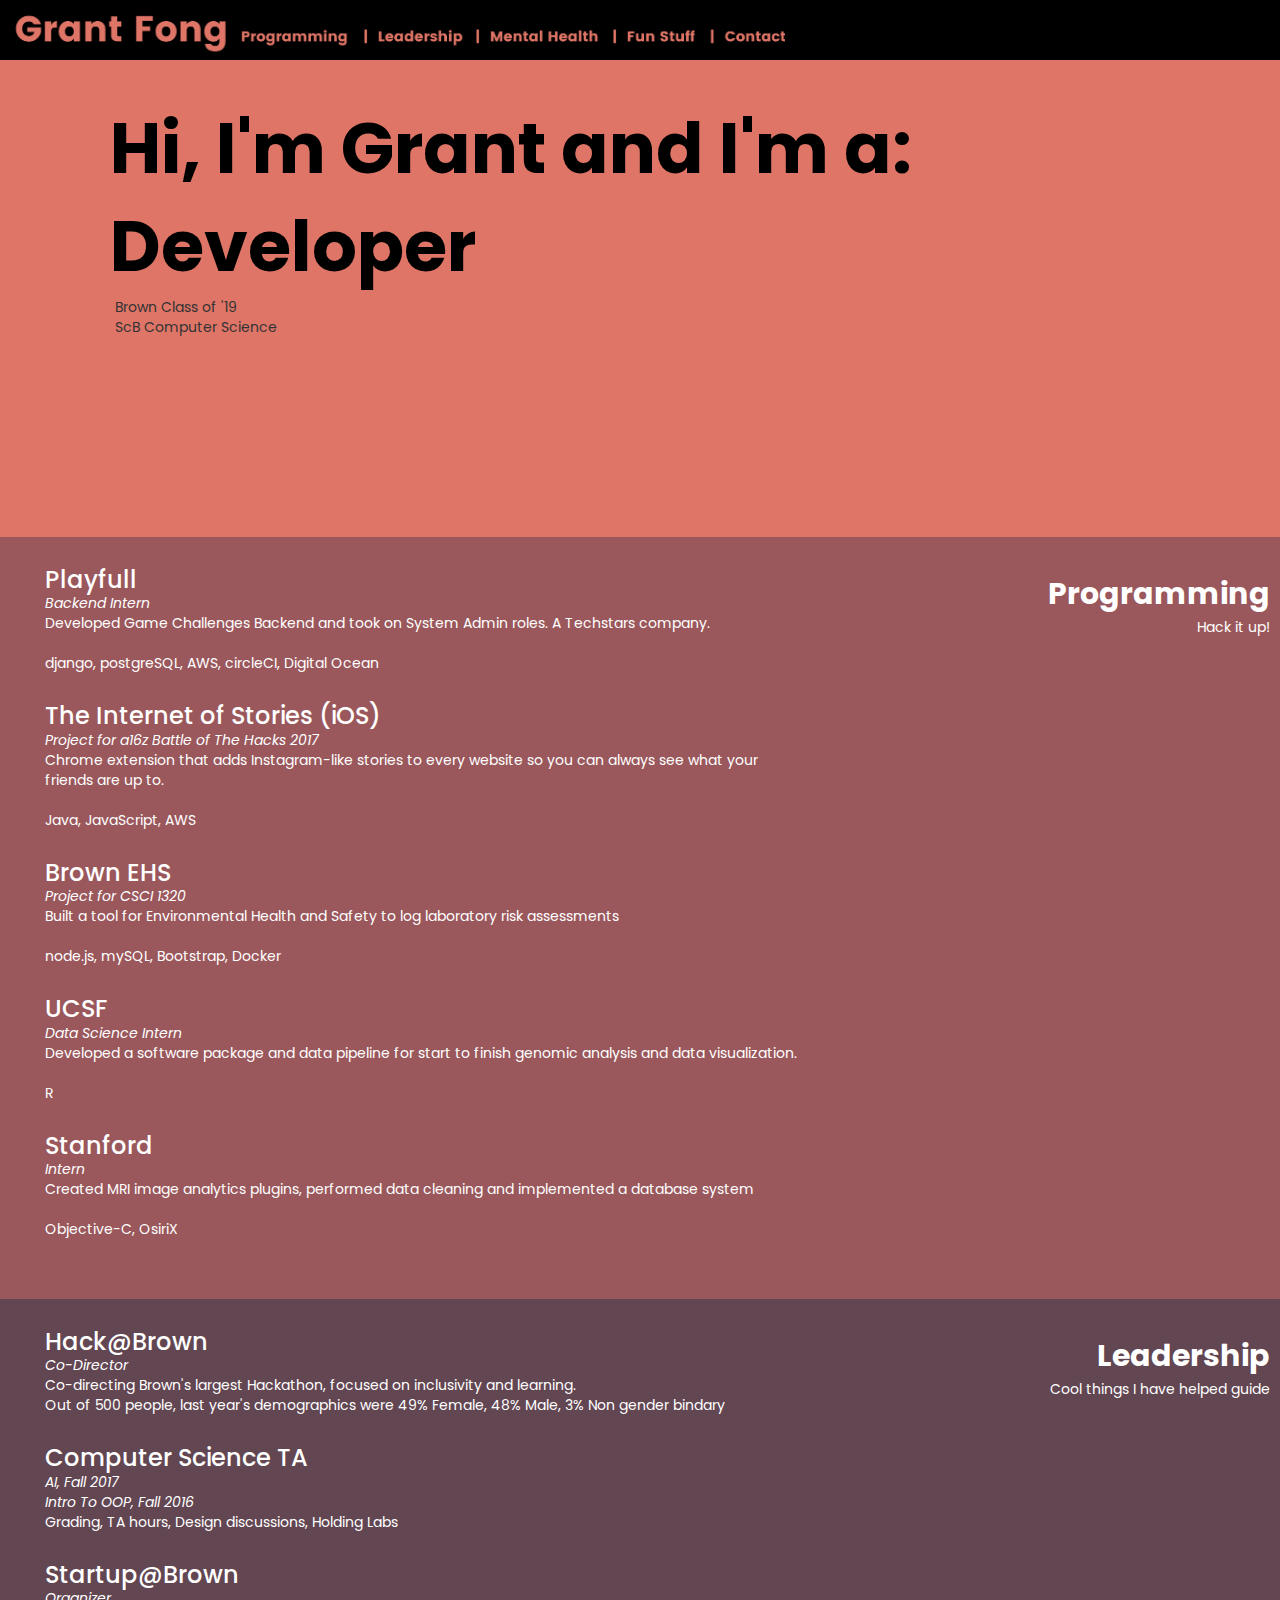
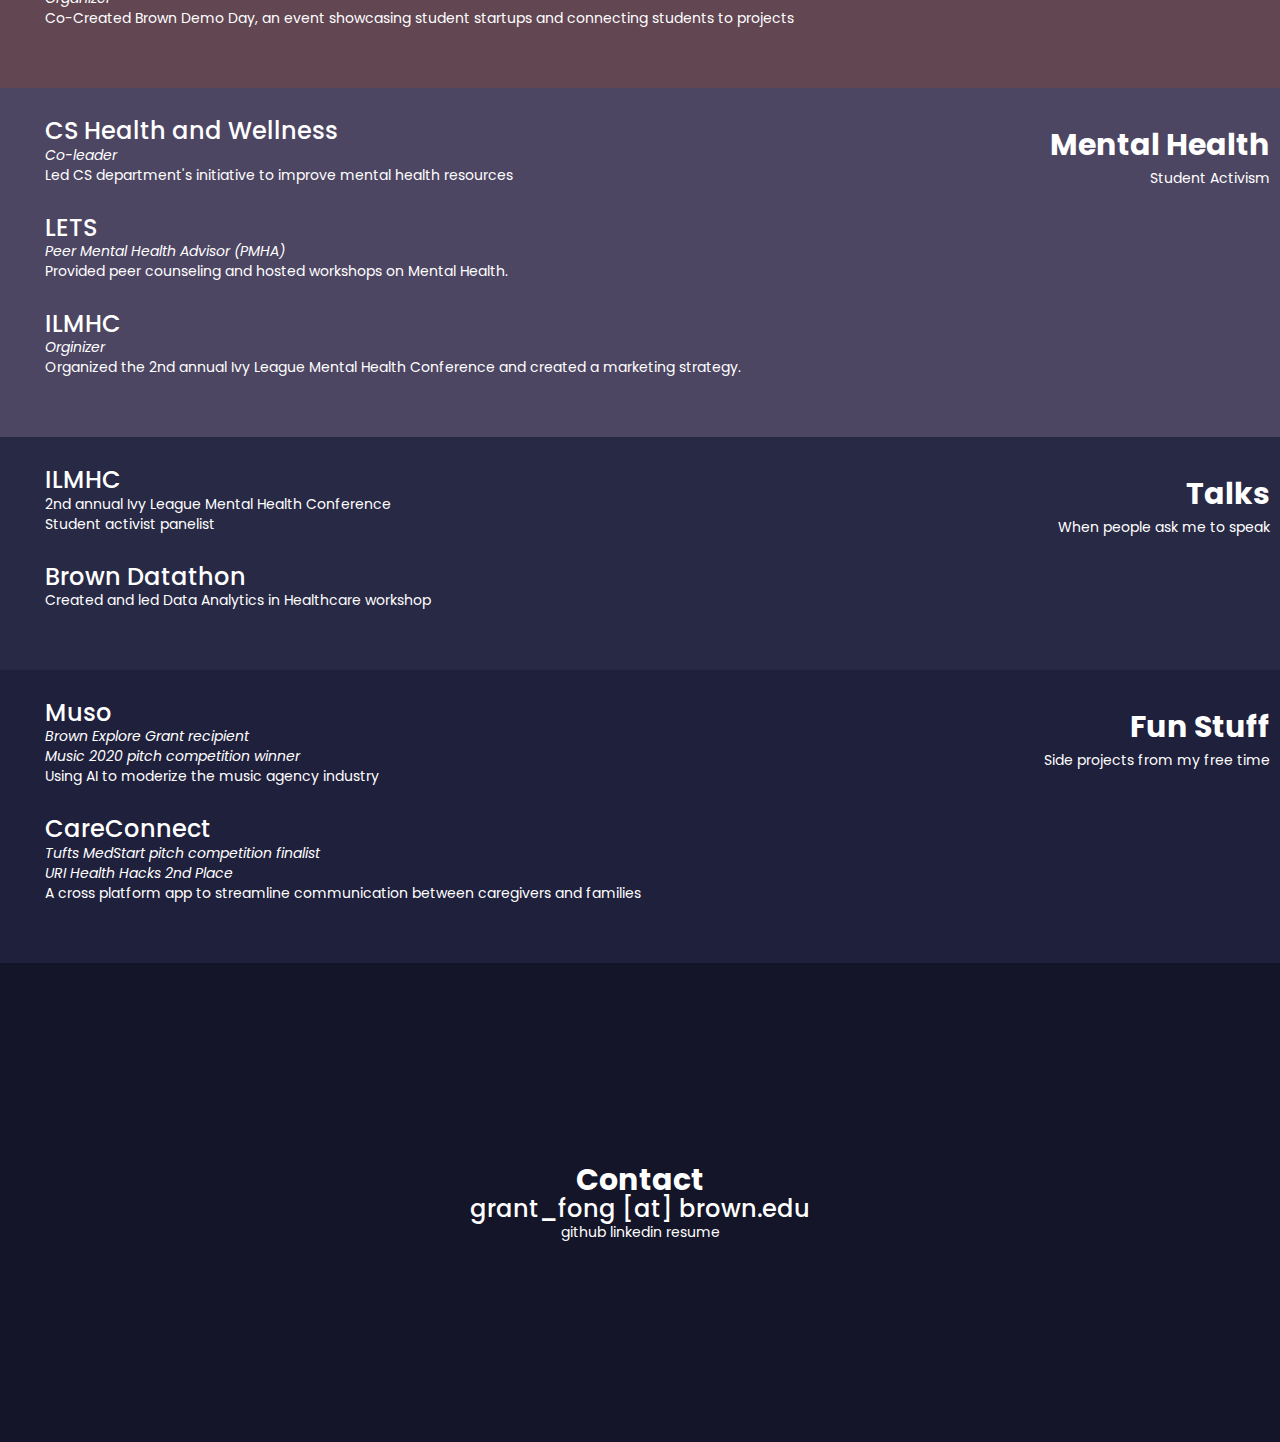
==== commit b67dda20: "Fixed typo" ====
--- a/index.html
+++ b/index.html
@@ -108,7 +108,7 @@
     <div class="list_item">
       <a href="https://devpost.com/software/ios-internet-of-stories-ybtn39" target="_blank"><h3>The Internet of Stories (iOS)</h3></a>
       <p class="item_description">Project for a16z Battle of The Hacks 2017</p>
-      <p>Chrome extention that adds Instagram-like stories to every website so you can always see what your friends are up to.</p><br>
+      <p>Chrome extension that adds Instagram-like stories to every website so you can always see what your friends are up to.</p><br>
       <p>Java, JavaScript, AWS</p>
     </div>
     <div class="list_item">
--- a/assets/css/main.css
+++ b/assets/css/main.css
@@ -96,13 +96,13 @@
 	height: 60px;
 	background-color: black;
 	/* Firefox */
-	width: -moz-calc(100% - 790px);
+	width: -moz-calc(100% - 785px);
 	/* WebKit */
-	width: -webkit-calc(100% - 790px);
+	width: -webkit-calc(100% - 785px);
 	/* Opera */
-	width: -o-calc(100% - 790px);
+	width: -o-calc(100% - 785px);
 	/* Standard */
-	width: calc(100% - 790px);
+	width: calc(100% - 785px);
 }
 #nav-background {
 	background-color: pink;
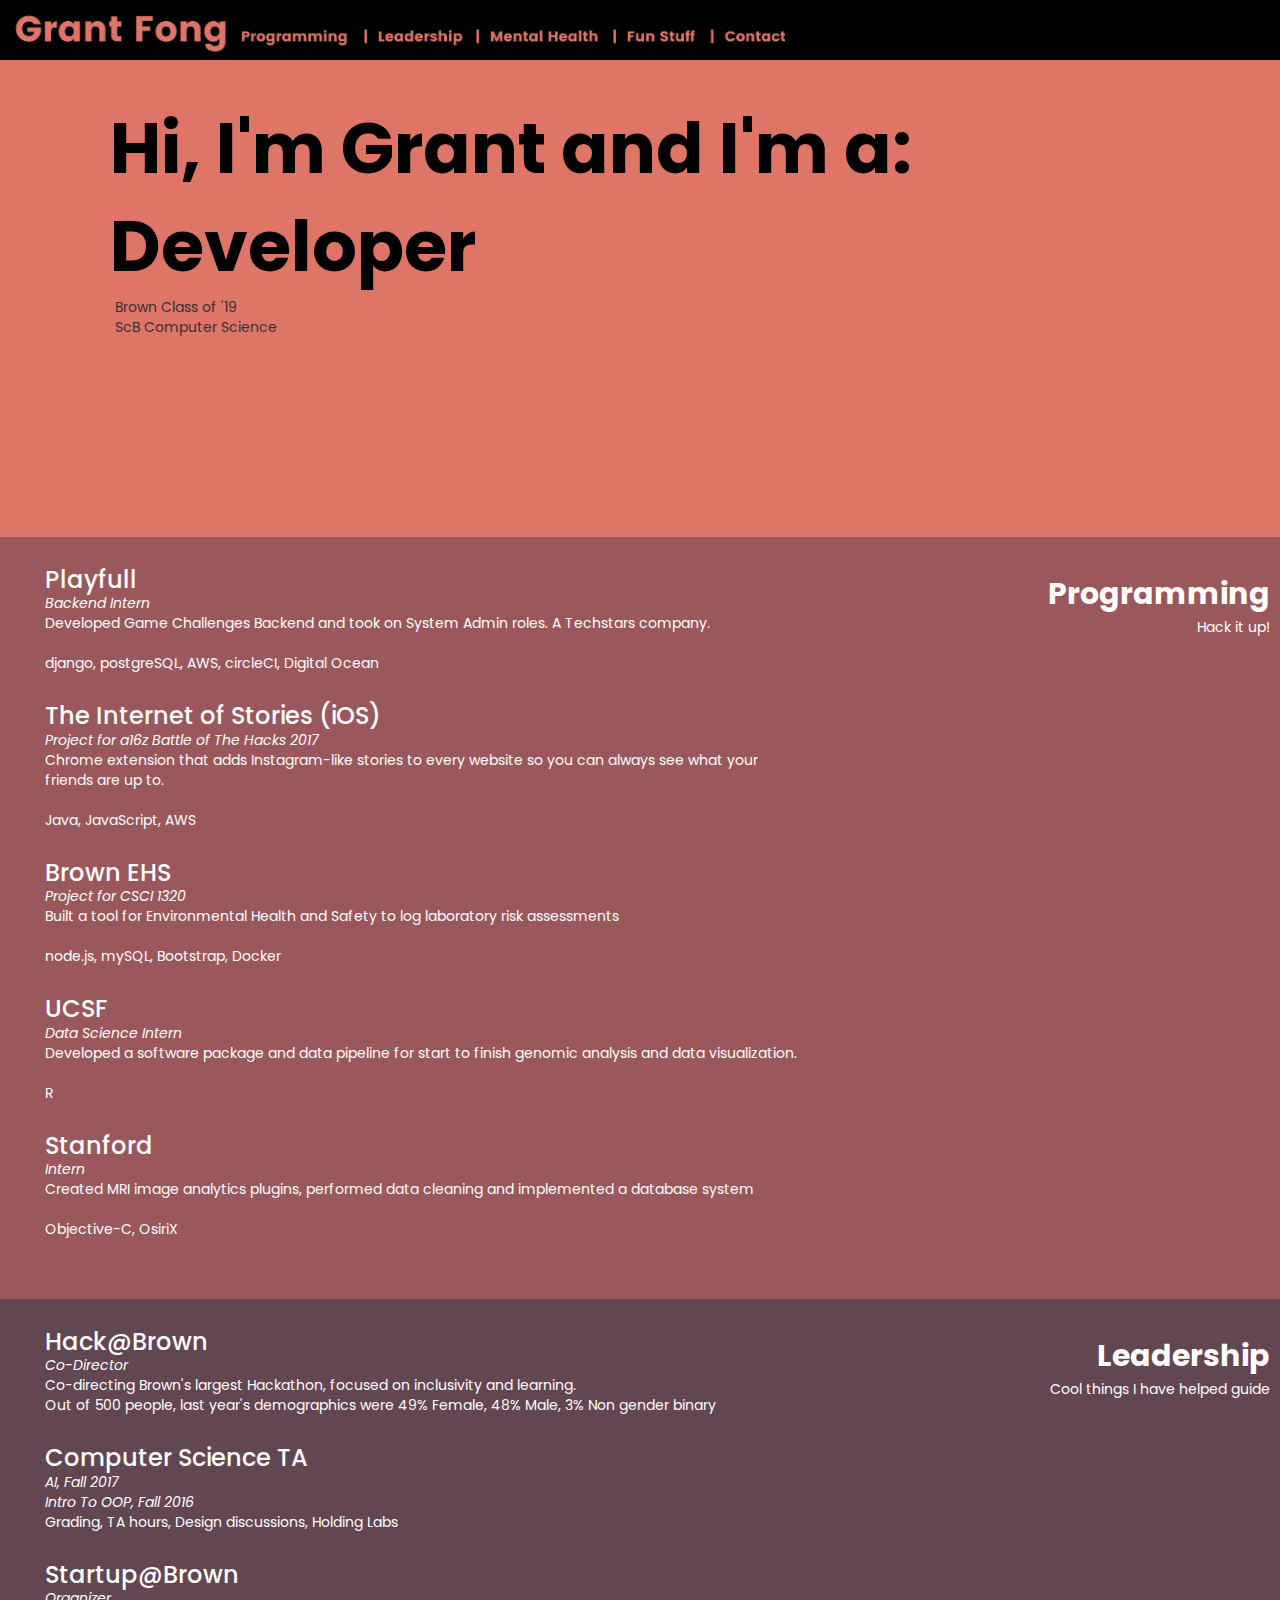
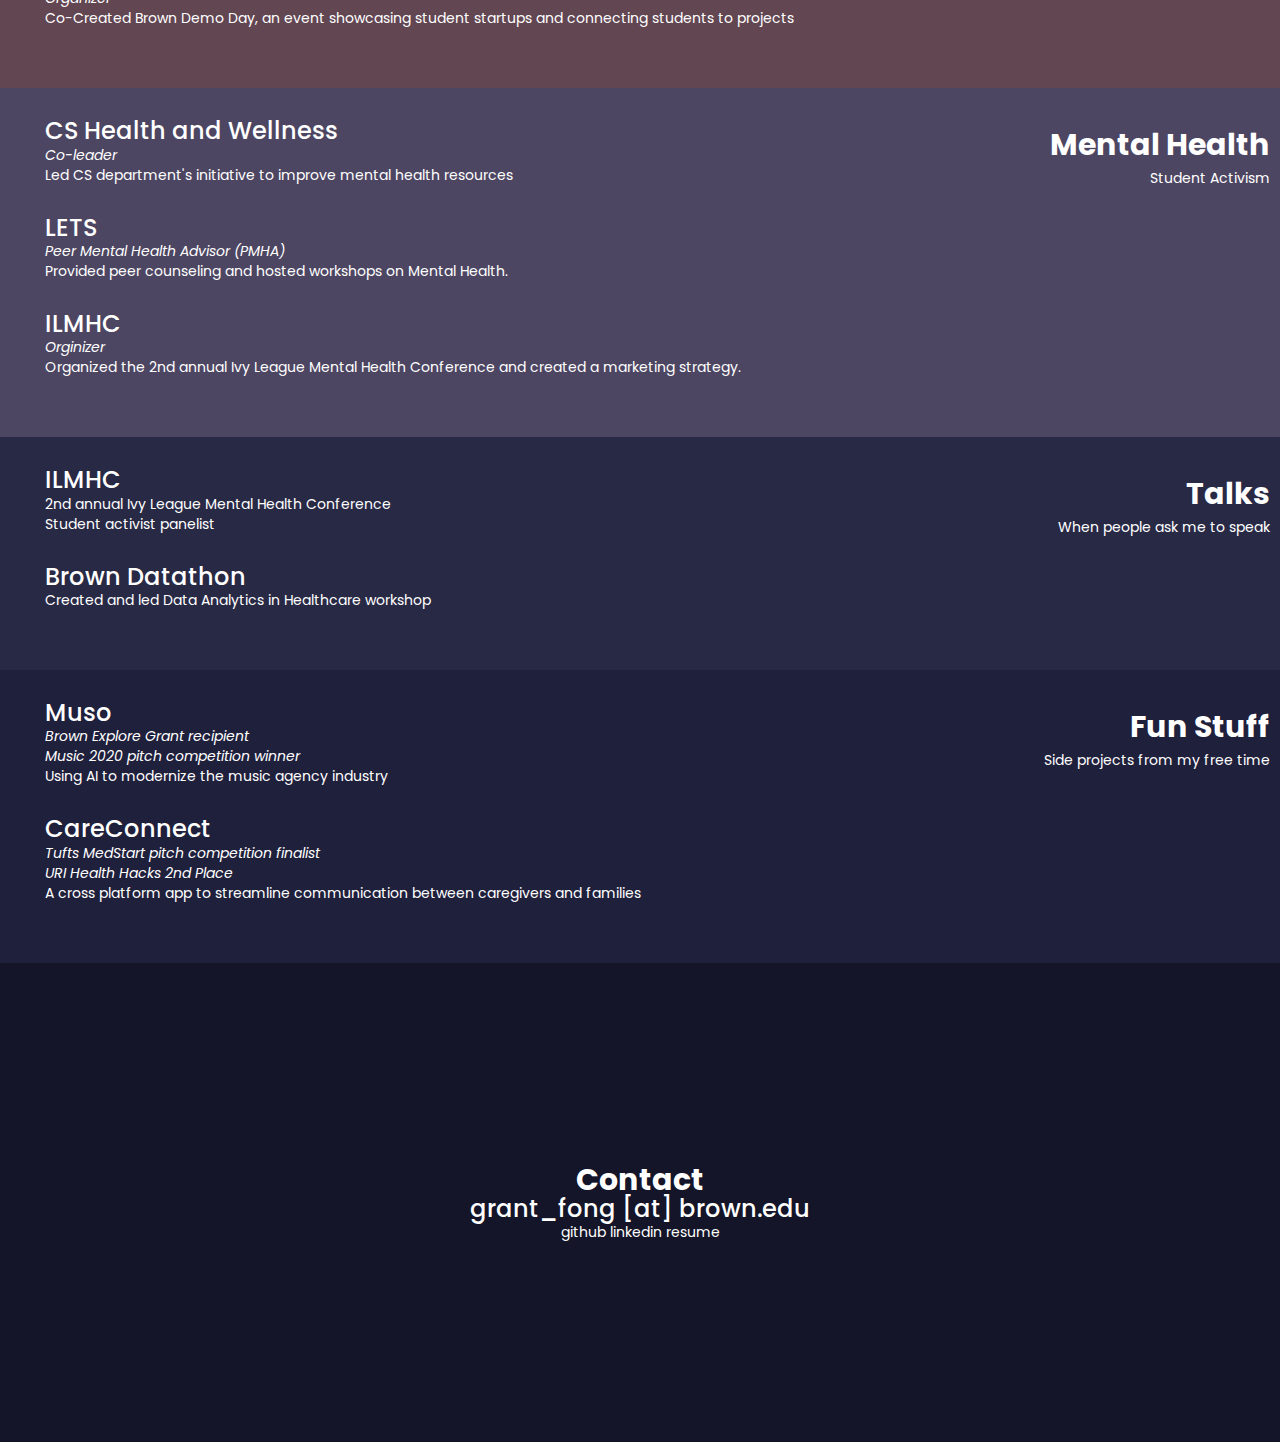
==== commit f7f7824a: "Fixing Typos" ====
--- a/index.html
+++ b/index.html
@@ -146,7 +146,7 @@
       <a href="https://2017.hackatbrown.org/" target="_blank"><h3>Hack@Brown</h3></a>
       <p class="item_description">Co-Director</p>
       <p>Co-directing Brown's largest Hackathon, focused on inclusivity and learning.</p>
-      <p>Out of 500 people, last year's demographics were 49% Female, 48% Male, 3% Non gender bindary</p>
+      <p>Out of 500 people, last year's demographics were 49% Female, 48% Male, 3% Non gender binary</p>
     </div>
     <div class="list_item">
       <a href="http://cs.brown.edu/courses/cs141/" target="_blank"><h3>Computer Science TA</h3></a>
@@ -225,7 +225,7 @@
       <h3>Muso</h3>
       <p class="item_description">Brown Explore Grant recipient</p>
       <p class="item_description">Music 2020 pitch competition winner</p>
-      <p>Using AI to moderize the music agency industry</p>
+      <p>Using AI to modernize the music agency industry</p>
     </div>
     <div class="list_item">
       <h3>CareConnect</h3>
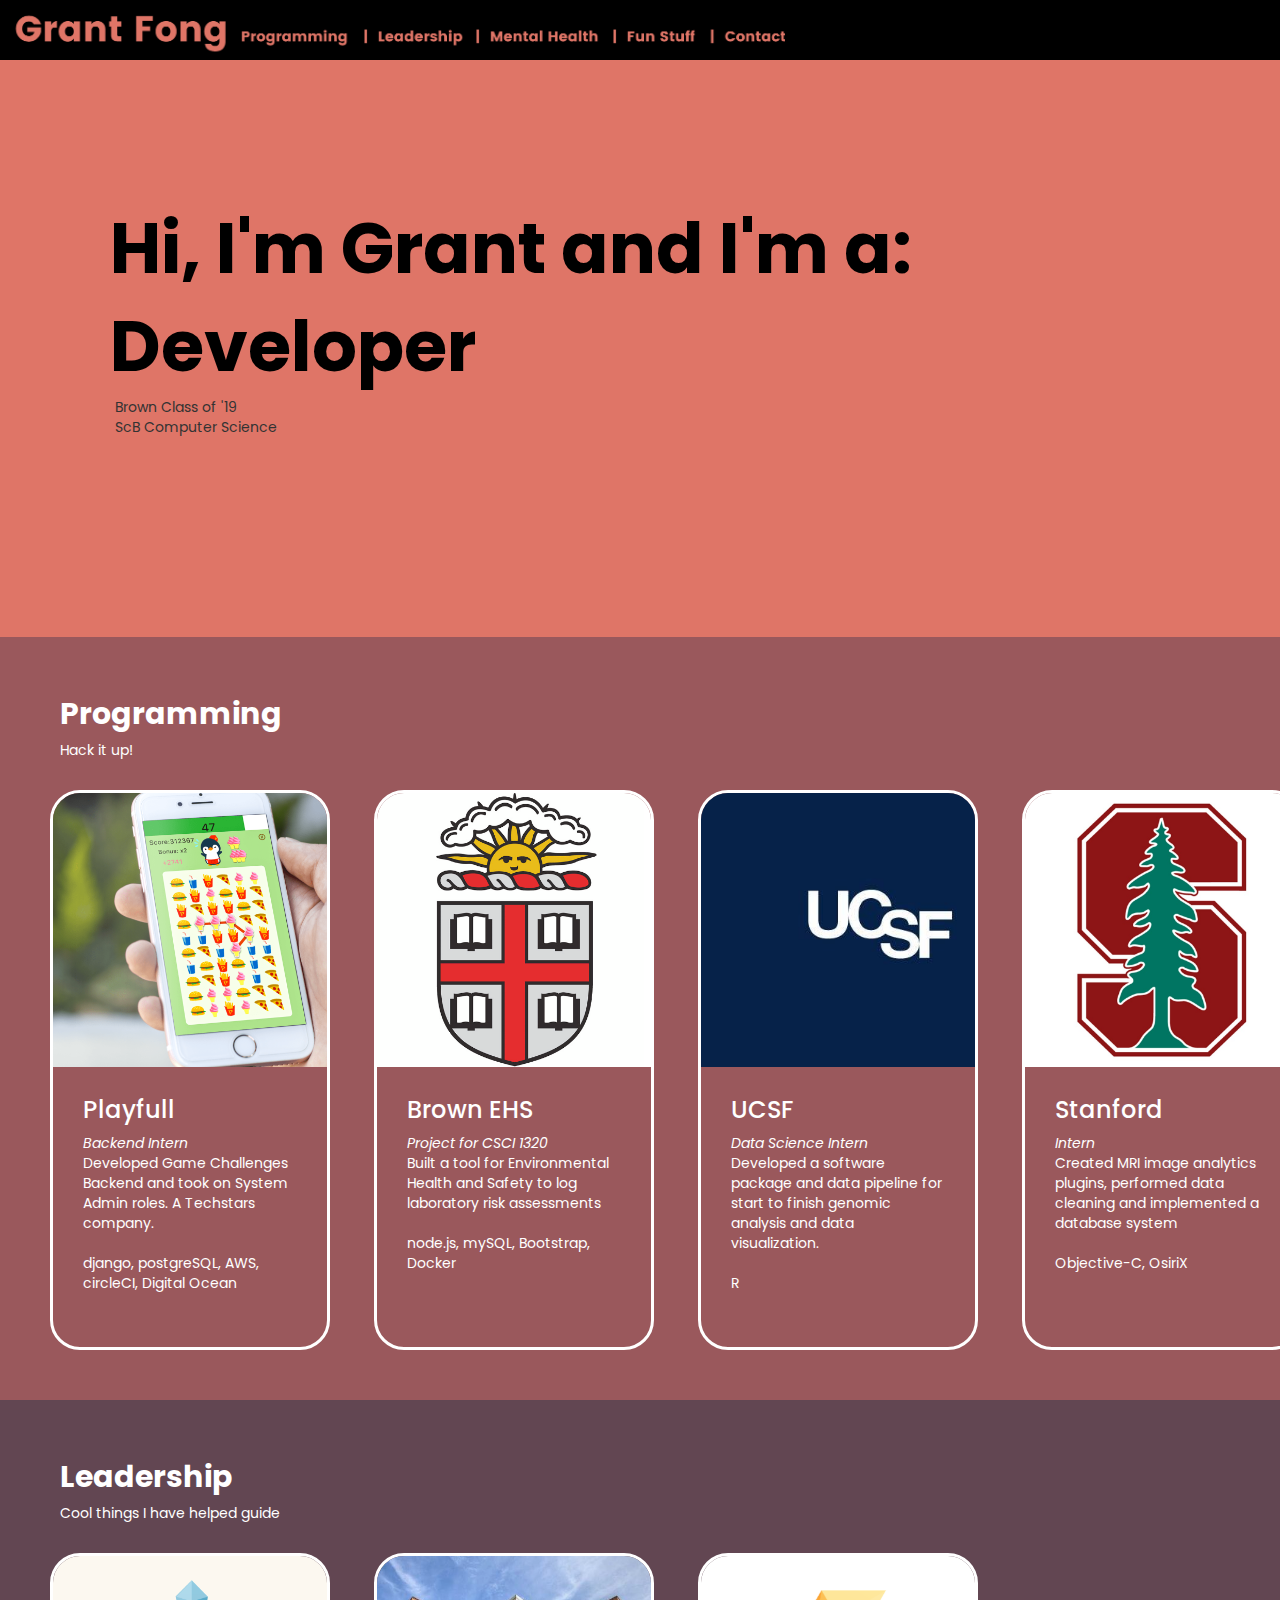
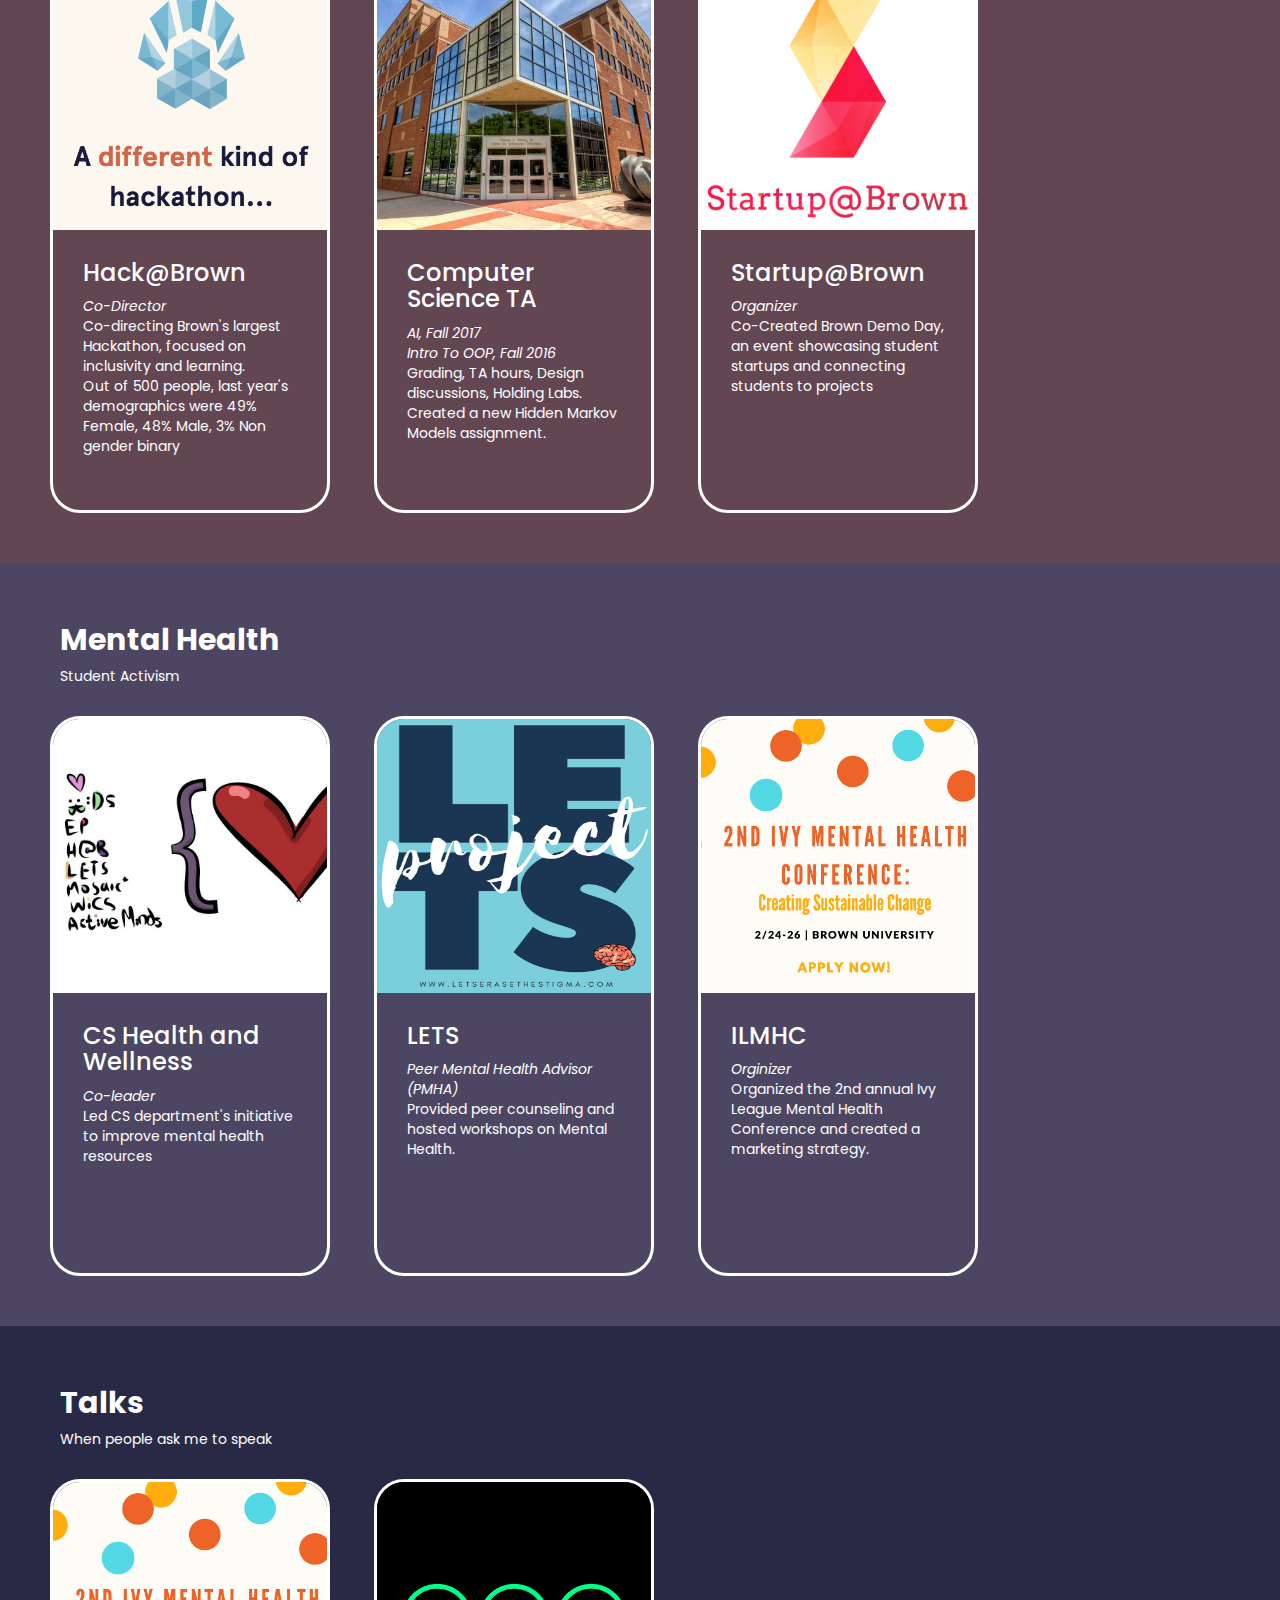
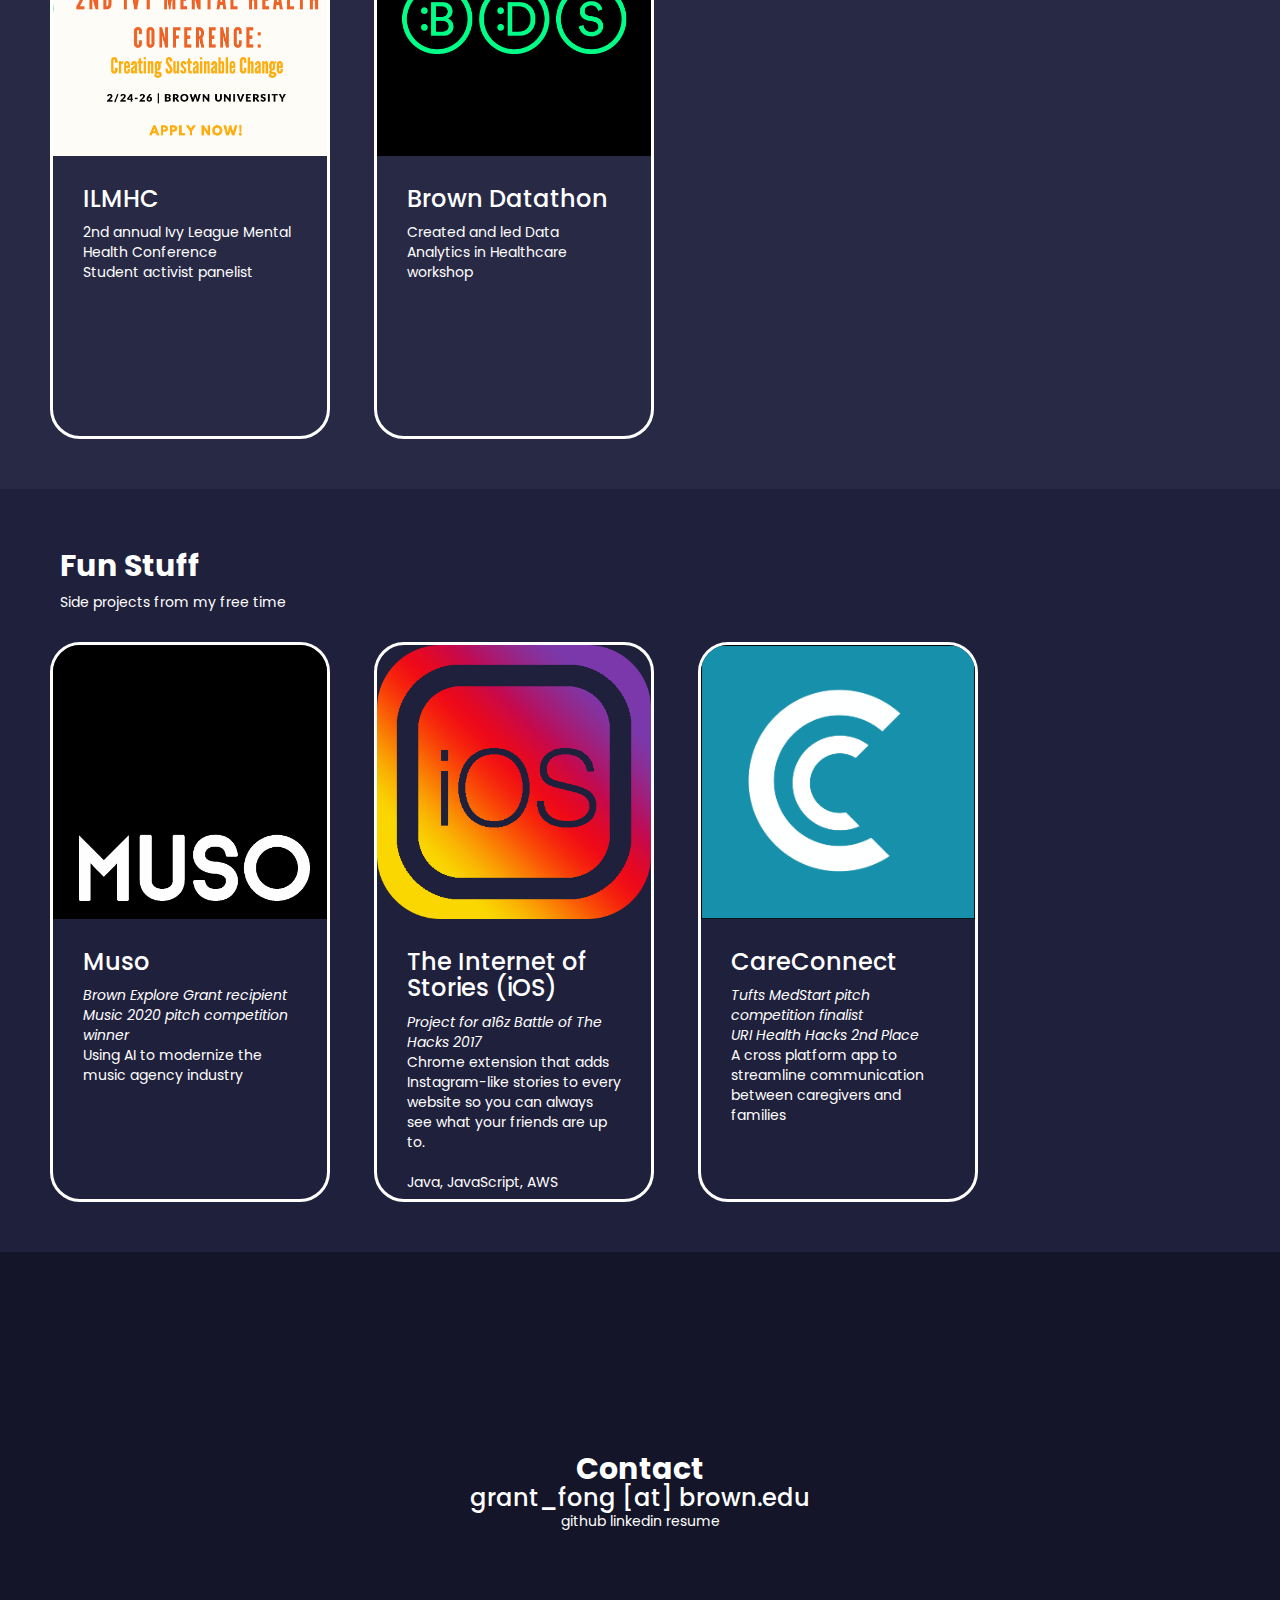
==== commit 57f22569: "Card System Layout" ====
--- a/index.html
+++ b/index.html
@@ -16,6 +16,7 @@
 <!-- Assets -->
 <link rel="stylesheet" href="assets/css/main.css">
 <script type="text/javascript" src="public/js/main.js"></script>
+<meta name="viewport" content="width=device-width, initial-scale=1.0">
 <script>
   (function(i,s,o,g,r,a,m){i['GoogleAnalyticsObject']=r;i[r]=i[r]||function(){
   (i[r].q=i[r].q||[]).push(arguments)},i[r].l=1*new Date();a=s.createElement(o),
@@ -85,8 +86,7 @@
     <span id="rotator" class="rotate">
       Developer,
       Data Scientist,
-      Student Activist,
-      Certified Cool Guy
+      Student Activist
     </span>
   </div>
 </div>
@@ -94,150 +94,185 @@
   <p>Brown Class of '19<br>ScB Computer Science</p>
 </div>
 <div id="programming" class="row section">
-  <div class="col-sm-8 content">
-    <div class="mobile">
+  <div class="content">
+    <div class="section_info">
       <h2 class="section_title">Programming</h2>
       <p class="section_subtitle">Hack it up!</p>
     </div>
-    <div class="list_item">
+    <div class="scrolls">
+    <div class="list_item">
+      <img src="./assets/images/logos/playfull_cropped.png">
+      <div class='item_content'>
       <a href="http://beplayfull.com/" target="_blank"><h3>Playfull</h3></a>
       <p class="item_description">Backend Intern</p>
       <p>Developed Game Challenges Backend and took on System Admin roles. A Techstars company.</p><br>
       <p>django, postgreSQL, AWS, circleCI, Digital Ocean</p>
     </div>
-    <div class="list_item">
+    </div>
+    <div class="list_item">
+      <img src="./assets/images/logos/brown.png">
+      <div class='item_content'>
+      <h3>Brown EHS</h3>
+      <p class="item_description">Project for CSCI 1320</p>
+      <p>Built a tool for Environmental Health and Safety to log laboratory risk assessments</p><br>
+      <p>node.js, mySQL, Bootstrap, Docker</p>
+    </div>
+    </div>
+    <div class="list_item">
+      <img src="./assets/images/logos/ucsf.jpg">
+      <div class='item_content'>
+      <a href="http://cancerres.aacrjournals.org/content/77/6/1322.long" target="_blank"><h3>UCSF</h3></a>
+      <p class="item_description">Data Science Intern</p>
+      <p>Developed a software package and data pipeline for start to finish genomic analysis and data visualization.</p><br>
+      <p>R</p>
+    </div>
+    </div>
+    <div class="list_item">
+      <img src="./assets/images/logos/stanford.jpg">
+      <div class='item_content'>
+      <a href="https://www.ncbi.nlm.nih.gov/pmc/articles/PMC4322897/" target="_blank"><h3>Stanford</h3></a>
+      <p class="item_description">Intern</p>
+      <p>Created MRI image analytics plugins, performed data cleaning and implemented a database system</p><br>
+      <p>Objective-C, OsiriX</p>
+    </div>
+    </div>
+  </div>
+  </div>
+</div>
+
+<div id="leadership" class="row section">
+  <div class="content">
+    <div class="section_info">
+      <h2 class="section_title">Leadership</h2>
+      <p class="section_subtitle">Cool things I have helped guide</p>
+    </div>
+    <div class="scrolls">
+    <div class="list_item">
+      <img src="./assets/images/logos/hab.png">
+      <div class='item_content'>
+      <a href="https://2017.hackatbrown.org/" target="_blank"><h3>Hack@Brown</h3></a>
+      <p class="item_description">Co-Director</p>
+      <p>Co-directing Brown's largest Hackathon, focused on inclusivity and learning.</p>
+      <p>Out of 500 people, last year's demographics were 49% Female, 48% Male, 3% Non gender binary</p>
+    </div>
+    </div>
+    <div class="list_item">
+      <img src="./assets/images/logos/cit_cropped.png">
+      <div class='item_content'>
+      <a href="http://cs.brown.edu/courses/cs141/" target="_blank"><h3>Computer Science TA</h3></a>
+      <p class="item_description">AI, Fall 2017 <br>Intro To OOP, Fall 2016</p>
+      <p>Grading, TA hours, Design discussions, Holding Labs. Created a new Hidden Markov Models assignment.</p>
+    </div>
+    </div>
+    <div class="list_item">
+      <img src="./assets/images/logos/sab.png">
+      <div class='item_content'>
+      <a href="http://startupatbrown.org/" target="_blank"><h3>Startup@Brown</h3></a>
+      <p class="item_description">Organizer</p>
+      <p>Co-Created Brown Demo Day, an event showcasing student startups and connecting students to projects</p>
+    </div>
+    </div>
+  </div>
+</div>
+</div>
+
+<div id="mental_health" class="row section">
+  <div class="content">
+    <div class="section_info">
+      <h2 class="section_title">Mental Health</h2>
+      <p class="section_subtitle">Student Activism</p>
+    </div>
+    <div class="scrolls">
+    <div class="list_item">
+      <img src="./assets/images/logos/cshw.png">
+      <div class='item_content'>
+      <h3>CS Health and Wellness</h3>
+      <p class="item_description">Co-leader</p>
+      <p>Led CS department's initiative to improve mental health resources</p>
+    </div>
+    </div>
+    <div class="list_item">
+      <img src="./assets/images/logos/lets.png">
+      <div class='item_content'>
+      <a href="http://www.letserasethestigma.com/" target="_blank"><h3>LETS</h3></a>
+      <p class="item_description">Peer Mental Health Advisor (PMHA)</p>
+      <p>Provided peer counseling and hosted workshops on Mental Health.</p>
+    </div>
+    </div>
+    <div class="list_item">
+      <img src="./assets/images/logos/ilmhc.png">
+    <div class='item_content'>
+      <h3>ILMHC</h3>
+      <p class="item_description">Orginizer</p>
+      <p>Organized the 2nd annual Ivy League Mental Health Conference and created a marketing strategy.</p>
+    </div>
+    </div>
+  </div>
+  </div>
+</div>
+
+<div id="talks" class="row section">
+  <div class="content">
+    <div class="section_info">
+      <h2 class="section_title">Talks</h2>
+      <p class="section_subtitle">When people ask me to speak</p>
+    </div>
+    <div class="scrolls">
+    <div class="list_item">
+      <img src="./assets/images/logos/ilmhc.png">
+      <div class='item_content'>
+      <h3>ILMHC</h3>
+      <p>2nd annual Ivy League Mental Health Conference</p>
+      <p>Student activist panelist</p>
+    </div>
+    </div>
+    <div class="list_item">
+      <img src="./assets/images/logos/bds.png">
+      <div class='item_content'>
+      <a href="http://bds.cs.brown.edu/datathon/" target="_blank"><h3>Brown Datathon</h3></a>
+      <p>Created and led Data Analytics in Healthcare workshop</p>
+    </div>
+    </div>
+  </div>
+</div>
+</div>
+
+<div id="fun" class="row section">
+  <div class="content">
+    <div class="section_info">
+      <h2 class="section_title">Fun Stuff</h2>
+      <p class="section_subtitle">Side projects from my free time</p>
+    </div>
+    <div class="scrolls">
+    <div class="list_item">
+      <img src="./assets/images/logos/muso.png">
+      <div class='item_content'>
+      <h3>Muso</h3>
+      <p class="item_description">Brown Explore Grant recipient</p>
+      <p class="item_description">Music 2020 pitch competition winner</p>
+      <p>Using AI to modernize the music agency industry</p>
+    </div>
+    </div>
+    <div class="list_item">
+      <img src="./assets/images/logos/ios.png">
+      <div class='item_content'>
       <a href="https://devpost.com/software/ios-internet-of-stories-ybtn39" target="_blank"><h3>The Internet of Stories (iOS)</h3></a>
       <p class="item_description">Project for a16z Battle of The Hacks 2017</p>
       <p>Chrome extension that adds Instagram-like stories to every website so you can always see what your friends are up to.</p><br>
       <p>Java, JavaScript, AWS</p>
     </div>
-    <div class="list_item">
-      <h3>Brown EHS</h3>
-      <p class="item_description">Project for CSCI 1320</p>
-      <p>Built a tool for Environmental Health and Safety to log laboratory risk assessments</p><br>
-      <p>node.js, mySQL, Bootstrap, Docker</p>
-    </div>
-    <div class="list_item">
-      <a href="http://cancerres.aacrjournals.org/content/77/6/1322.long" target="_blank"><h3>UCSF</h3></a>
-      <p class="item_description">Data Science Intern</p>
-      <p>Developed a software package and data pipeline for start to finish genomic analysis and data visualization.</p><br>
-      <p>R</p>
-    </div>
-    <div class="list_item">
-      <a href="https://www.ncbi.nlm.nih.gov/pmc/articles/PMC4322897/" target="_blank"><h3>Stanford</h3></a>
-      <p class="item_description">Intern</p>
-      <p>Created MRI image analytics plugins, performed data cleaning and implemented a database system</p><br>
-      <p>Objective-C, OsiriX</p>
-    </div>
-  </div>
-  <div class="col-sm-4 desktop">
-    <h2 class="section_title">Programming</h2>
-    <p class="section_subtitle">Hack it up!</p>
-  </div>
-</div>
-
-<div id="leadership" class="row section">
-  <div class="col-sm-8 content">
-    <div class="mobile">
-      <h2 class="section_title">Leadership</h2>
-      <p class="section_subtitle">Cool things I have helped guide</p>
-    </div>
-    <div class="list_item">
-      <a href="https://2017.hackatbrown.org/" target="_blank"><h3>Hack@Brown</h3></a>
-      <p class="item_description">Co-Director</p>
-      <p>Co-directing Brown's largest Hackathon, focused on inclusivity and learning.</p>
-      <p>Out of 500 people, last year's demographics were 49% Female, 48% Male, 3% Non gender binary</p>
-    </div>
-    <div class="list_item">
-      <a href="http://cs.brown.edu/courses/cs141/" target="_blank"><h3>Computer Science TA</h3></a>
-      <p class="item_description">AI, Fall 2017 <br>Intro To OOP, Fall 2016</p>
-      <p>Grading, TA hours, Design discussions, Holding Labs</p>
-    </div>
-    <div class="list_item">
-      <a href="http://startupatbrown.org/" target="_blank"><h3>Startup@Brown</h3></a>
-      <p class="item_description">Organizer</p>
-      <p>Co-Created Brown Demo Day, an event showcasing student startups and connecting students to projects</p>
-    </div>
-  </div>
-  <div class="col-sm-4 desktop">
-    <h2 class="section_title">Leadership</h2>
-    <p class="section_subtitle">Cool things I have helped guide</p>
-  </div>
-</div>
-
-<div id="mental_health" class="row section">
-  <div class="col-sm-8 content">
-    <div class="mobile">
-      <h2 class="section_title">Mental Health</h2>
-      <p class="section_subtitle">Student Activism</p>
-    </div>
-    <div class="list_item">
-      <h3>CS Health and Wellness</h3>
-      <p class="item_description">Co-leader</p>
-      <p>Led CS department's initiative to improve mental health resources</p>
-    </div>
-    <div class="list_item">
-      <a href="http://www.letserasethestigma.com/" target="_blank"><h3>LETS</h3></a>
-      <p class="item_description">Peer Mental Health Advisor (PMHA)</p>
-      <p>Provided peer counseling and hosted workshops on Mental Health.</p>
-    </div>
-    <div class="list_item">
-      <h3>ILMHC</h3>
-      <p class="item_description">Orginizer</p>
-      <p>Organized the 2nd annual Ivy League Mental Health Conference and created a marketing strategy.</p>
-    </div>
-  </div>
-  <div class="col-sm-4 desktop">
-    <h2 class="section_title">Mental Health</h2>
-    <p class="section_subtitle">Student Activism</p>
-  </div>
-</div>
-
-<div id="talks" class="row section">
-  <div class="col-sm-8 content">
-    <div class="mobile">
-      <h2 class="section_title">Talks</h2>
-      <p class="section_subtitle">When people ask me to speak</p>
-    </div>
-    <div class="list_item">
-      <h3>ILMHC</h3>
-      <p>2nd annual Ivy League Mental Health Conference</p>
-      <p>Student activist panelist</p>
-    </div>
-    <div class="list_item">
-      <a href="http://bds.cs.brown.edu/datathon/" target="_blank"><h3>Brown Datathon</h3></a>
-      <p>Created and led Data Analytics in Healthcare workshop</p>
-    </div>
-  </div>
-  <div class="col-sm-4 desktop">
-    <h2 class="section_title">Talks</h2>
-    <p class="section_subtitle">When people ask me to speak</p>
-  </div>
-</div>
-
-<div id="fun" class="row section">
-  <div class="col-sm-8 content">
-    <div class="mobile">
-      <h2 class="section_title">Fun Stuff</h2>
-      <p class="section_subtitle">Side projects from my free time</p>
-    </div>
-    <div class="list_item">
-      <h3>Muso</h3>
-      <p class="item_description">Brown Explore Grant recipient</p>
-      <p class="item_description">Music 2020 pitch competition winner</p>
-      <p>Using AI to modernize the music agency industry</p>
-    </div>
-    <div class="list_item">
+    </div>
+    <div class="list_item">
+      <img src="./assets/images/logos/careconnect.png">
+      <div class='item_content'>
       <h3>CareConnect</h3>
       <p class="item_description">Tufts MedStart pitch competition finalist</p>
       <p class="item_description">URI Health Hacks 2nd Place</p>
       <p>A cross platform app to streamline communication between caregivers and families</p>
     </div>
-  </div>
-  <div class="col-sm-4 desktop">
-    <h2 class="section_title">Fun Stuff</h2>
-    <p class="section_subtitle">Side projects from my free time</p>
-  </div>
+    </div>
+  </div>
+</div>
 </div>
 <div id="contact" >
   <h2>Contact</h2>
--- a/assets/css/main.css
+++ b/assets/css/main.css
@@ -5,7 +5,7 @@
 body {
 	margin: 0px;
 	font-family: 'Poppins', sans-serif;
-	min-width: 600px;
+	min-width: 300px;
 /*	text-transform: lowercase;*/
 }
 h1{
@@ -43,18 +43,54 @@
 .content{
 
 }
+.scrolls {
+    overflow-x: scroll;
+    overflow-y: hidden;
+    height: 600px;
+		width: 100%;
+		padding: 0px 30px;
+    white-space: nowrap;
+}
 .list_item {
-	margin: 30px 30px 30px 30px;
-}
-.desktop .section_title {
-	padding: 40px 10px;
-	position: absolute;
-	right: 0px;
-}
-.desktop .section_subtitle{
-	padding: 80px 10px;
-	position: absolute;
-	right: 0px;
+	cursor: pointer;
+	vertical-align: top;
+	display:inline-block;
+	*display:inline;/* For IE7*/
+	*zoom:1;/* For IE7*/
+	width: 280px;
+	height: 560px;
+	margin: 20px;
+	white-space: normal;
+	-webkit-border-radius: 30px;
+	-moz-border-radius: 30px;
+	border-radius: 30px;
+	/*border: none;*/
+	border-style: solid;
+	/*background: url(http://www.adspreemedia.com/sites/default/files/background-image-block/2560x1440-black-solid-color-background_3.jpg);*/
+}
+.list_item img{
+	-webkit-border-radius: 27px 27px 0 0;
+	-moz-border-radius: 27px 27px 0 0;
+	border-radius: 27px 27px 0 0;
+	width: 274px;
+	height: 274px;
+	/*background-color: black;*/
+}
+.item_content{
+	padding: 30px;
+}
+.section_info{
+	padding: 30px 20px 0px 30px;
+}
+.list_item h3{
+	margin: 0px 0px 10px 0px;
+}
+
+.section_title {
+	padding: 30px 20px 0px 30px;
+}
+.section_subtitle{
+	padding: 10px 30px;
 }
 .item_description {
 	font-style: italic;
@@ -64,12 +100,6 @@
 .mobile{
 	display: none;
 	padding: 30px 30px 0px 30px;
-}
-.mobile .section_title {
-	/*padding: 40px 10px;*/
-}
-.mobile .section_subtitle{
-	/*padding: 80px 10px;*/
 }
 
 /*Nav*/
@@ -117,7 +147,7 @@
 
 /*Sections*/
 #home {
-	padding: 100px;
+	padding: 200px 100px 100px 100px;;
 	/*background-color: #374785;*/
 	background-color: #DF7567; /*mountain sunset*/
 }
@@ -206,4 +236,20 @@
     .navbar-header {
         float:none;
     }
-}
+		#home h1{
+			font-size: 30px;
+		}
+		#rotator {
+			font-size: 30px;
+		}
+		#home {
+			padding: 80px 40px 0px 40px;
+		}
+		#intro {
+			padding: 80px 50px;
+		}
+		#contact{
+			padding: 80px 20px;
+		}
+
+}
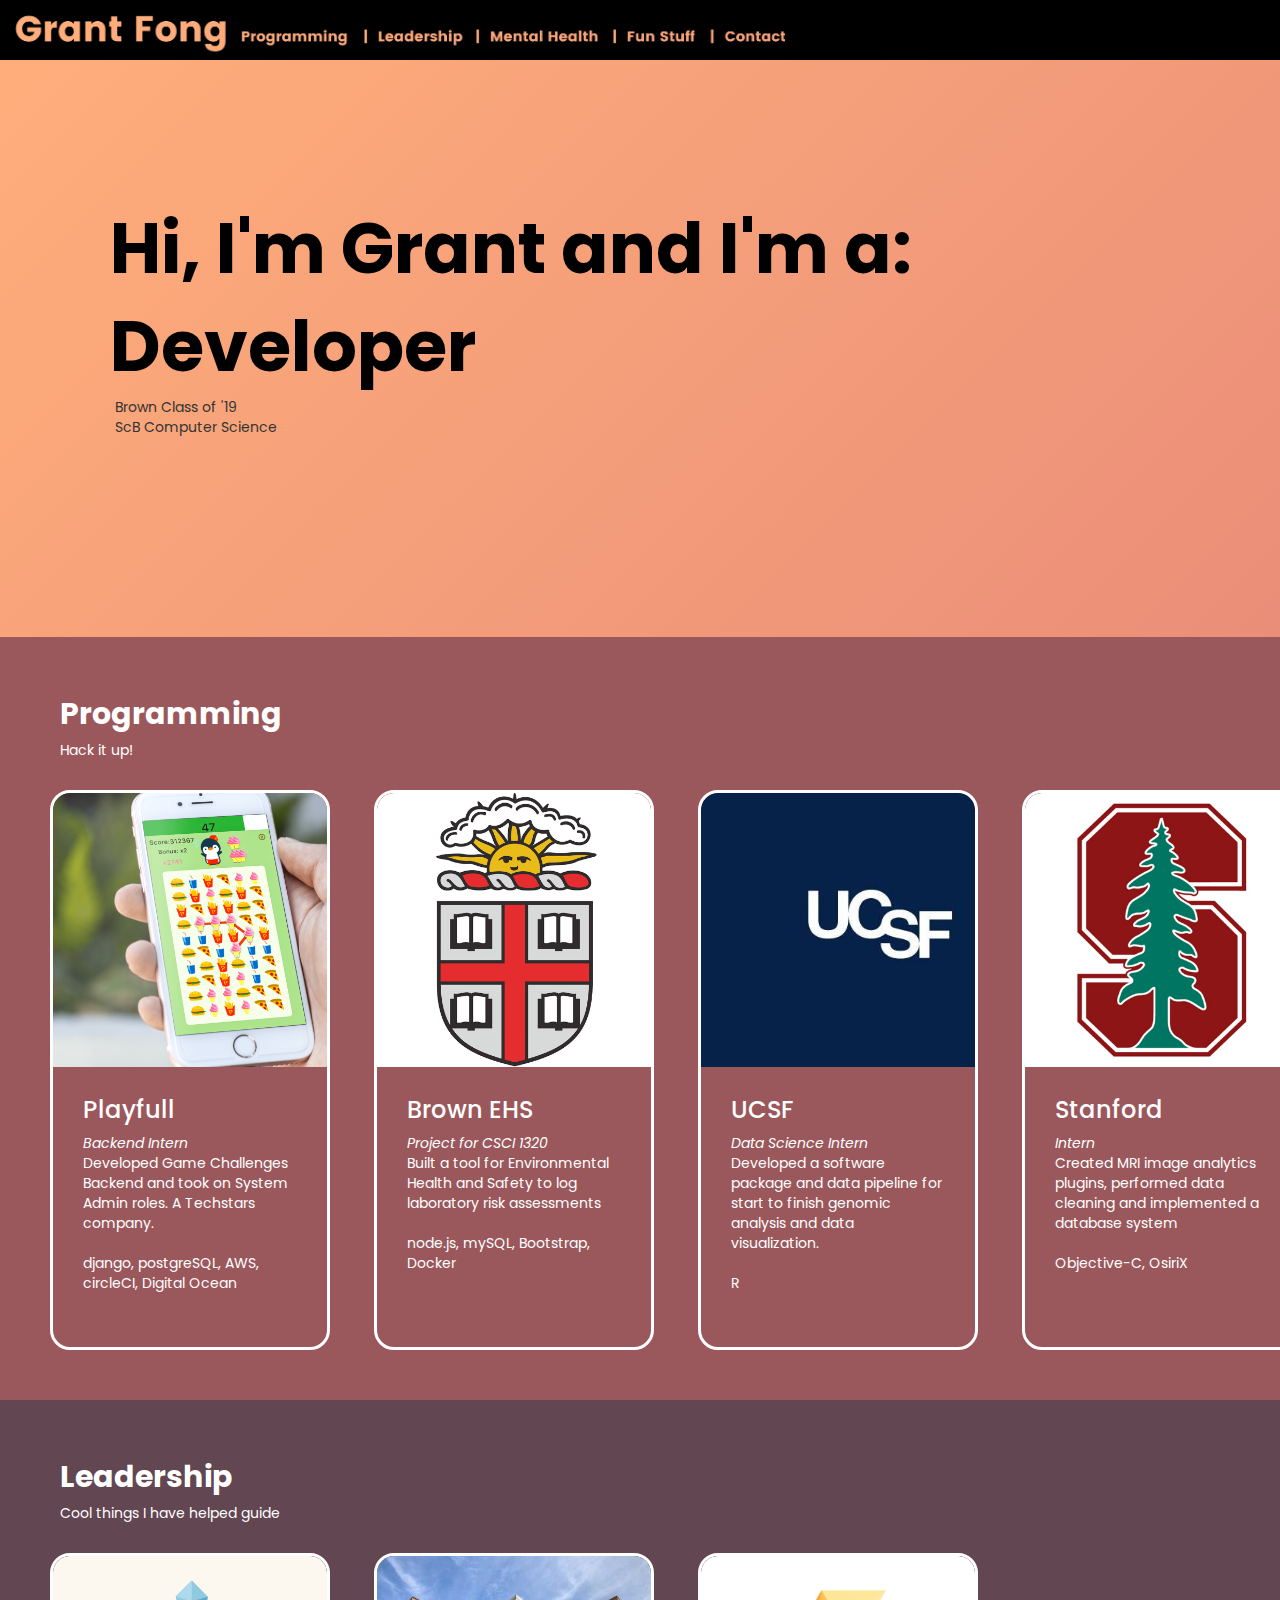
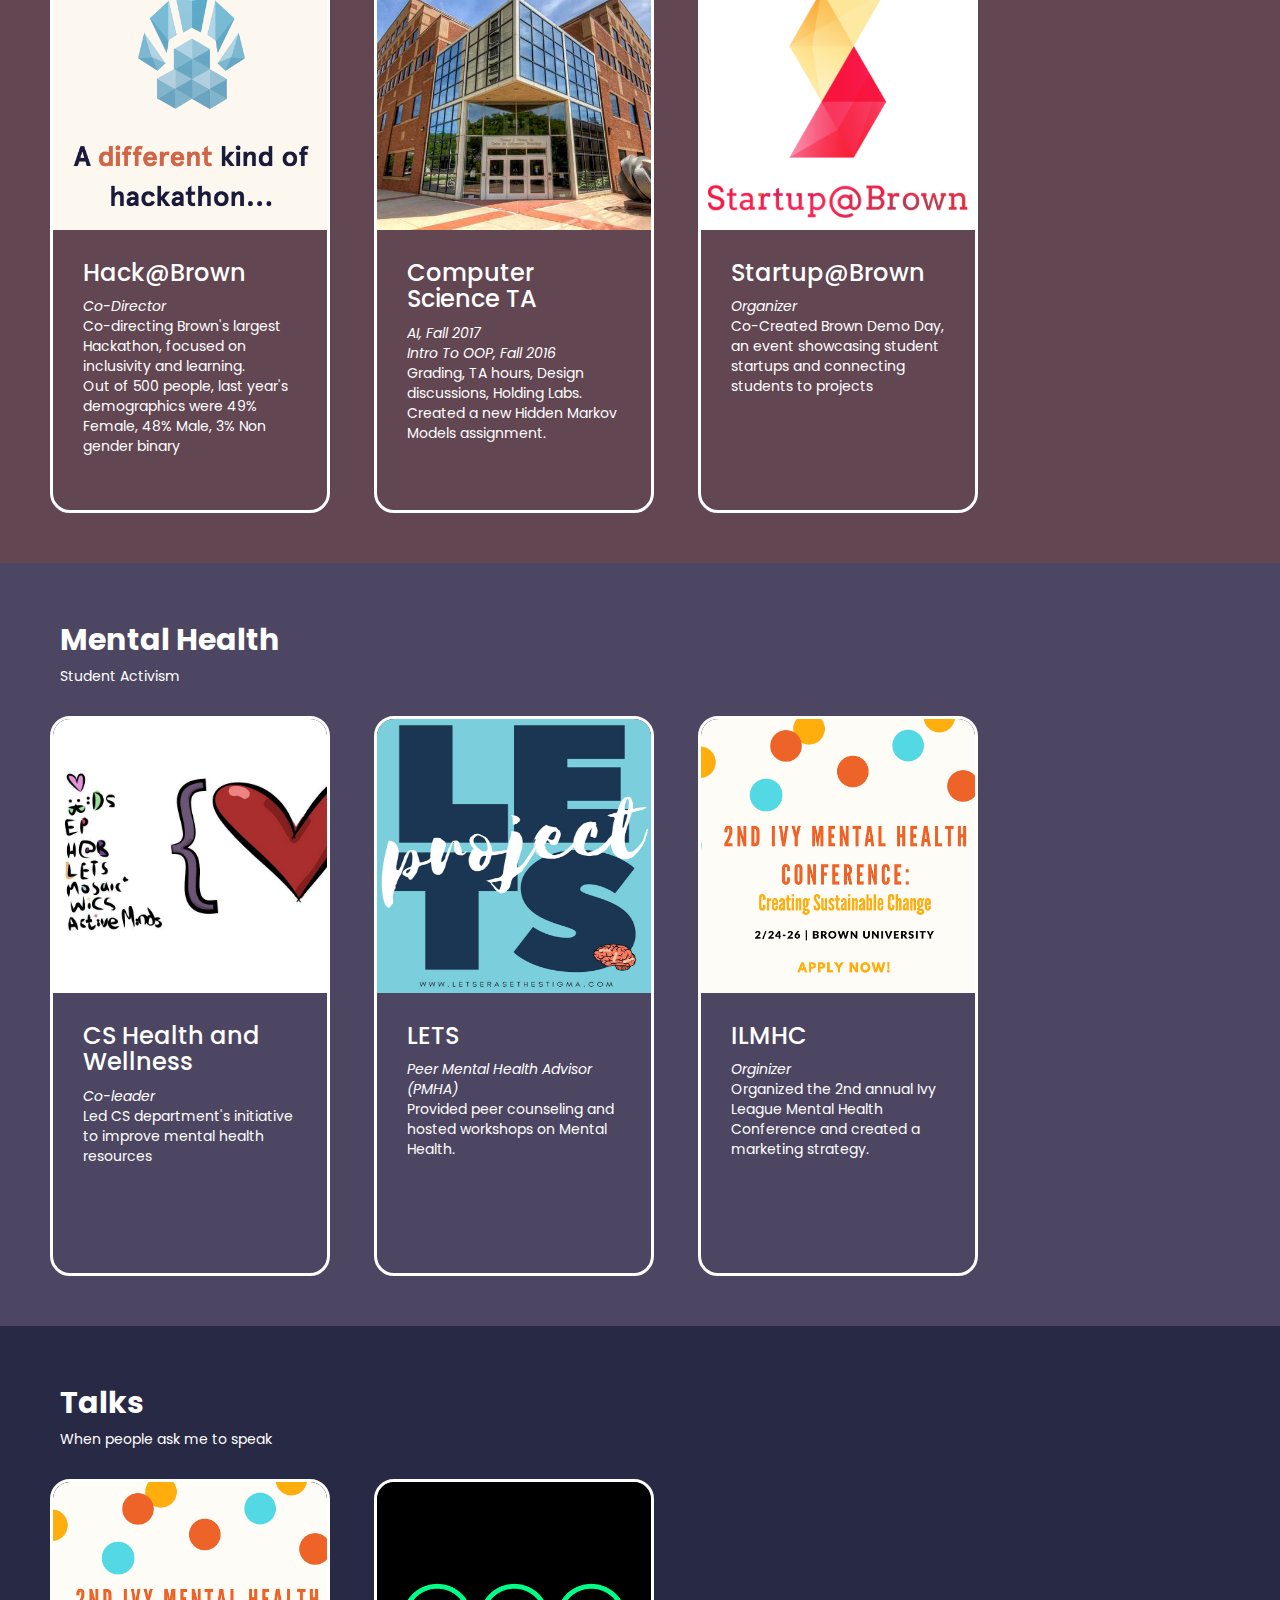
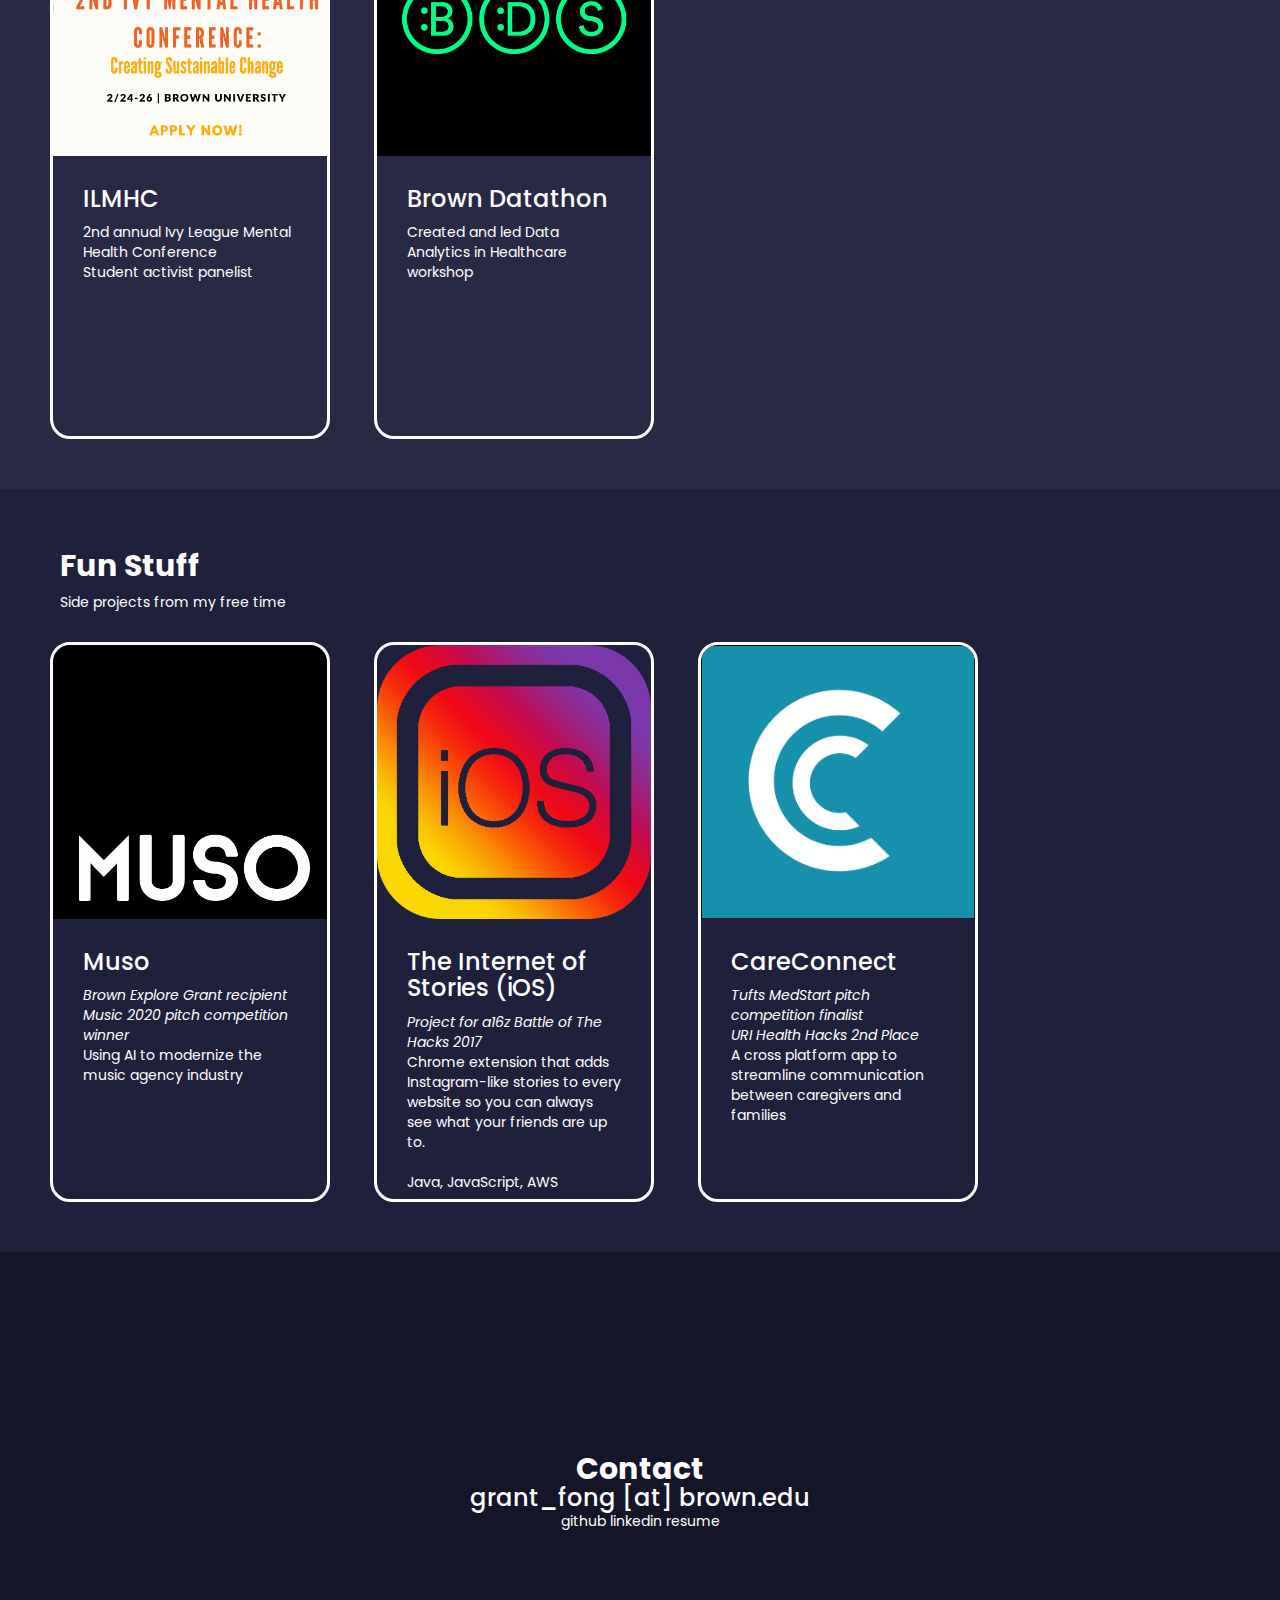
==== commit d80f9231: "New gradient + touch gradient" ====
--- a/index.html
+++ b/index.html
@@ -80,6 +80,7 @@
 </div>
 
 <!-- <div id="nav-background"></div> -->
+<div id ="splash">
 <div id="home">
   <div id="title">
     <h1>Hi, I'm Grant and I'm a:</h1>
@@ -93,6 +94,7 @@
 <div id="intro">
   <p>Brown Class of '19<br>ScB Computer Science</p>
 </div>
+</div>
 <div id="programming" class="row section">
   <div class="content">
     <div class="section_info">
--- a/assets/css/main.css
+++ b/assets/css/main.css
@@ -1,5 +1,42 @@
 @charset "UTF-8";
 @import url(https://fonts.googleapis.com/css?family=Poppins:300,700);
+
+/*Gradient Items*/
+@-webkit-keyframes Gradient {
+	0% {
+		background-position: 0% 50%
+	}
+	50% {
+		background-position: 100% 50%
+	}
+	100% {
+		background-position: 0% 50%
+	}
+}
+
+@-moz-keyframes Gradient {
+	0% {
+		background-position: 0% 50%
+	}
+	50% {
+		background-position: 100% 50%
+	}
+	100% {
+		background-position: 0% 50%
+	}
+}
+
+@keyframes Gradient {
+	0% {
+		background-position: 0% 50%
+	}
+	50% {
+		background-position: 100% 50%
+	}
+	100% {
+		background-position: 0% 50%
+	}
+}
 
 /*Default Items*/
 body {
@@ -50,6 +87,7 @@
 		width: 100%;
 		padding: 0px 30px;
     white-space: nowrap;
+		align: center;
 }
 .list_item {
 	cursor: pointer;
@@ -61,20 +99,19 @@
 	height: 560px;
 	margin: 20px;
 	white-space: normal;
-	-webkit-border-radius: 30px;
-	-moz-border-radius: 30px;
-	border-radius: 30px;
-	/*border: none;*/
+	-webkit-border-radius: 20px;
+	-moz-border-radius: 20px;
+	border-radius: 20px;
 	border-style: solid;
-	/*background: url(http://www.adspreemedia.com/sites/default/files/background-image-block/2560x1440-black-solid-color-background_3.jpg);*/
+	overflow-y: scroll; /* has to be scroll, not auto */
+  -webkit-overflow-scrolling: touch;
 }
 .list_item img{
-	-webkit-border-radius: 27px 27px 0 0;
-	-moz-border-radius: 27px 27px 0 0;
-	border-radius: 27px 27px 0 0;
+	-webkit-border-radius: 17px 17px 0 0;
+	-moz-border-radius: 17px 17px 0 0;
+	border-radius: 17px 17px 0 0;
 	width: 274px;
 	height: 274px;
-	/*background-color: black;*/
 }
 .item_content{
 	padding: 30px;
@@ -149,7 +186,7 @@
 #home {
 	padding: 200px 100px 100px 100px;;
 	/*background-color: #374785;*/
-	background-color: #DF7567; /*mountain sunset*/
+	/*background-color: #DF7567; /*mountain sunset*/*/
 }
 #home h1{
 	text-align: left;
@@ -176,7 +213,7 @@
 }
 
 #intro {
-	background-color: #DF7567; /*mountain sunset*/
+	/*background-color: #DF7567; mountain sunset*/
 	padding: 0px 115px 200px 115px;
 }
 #intro p{
@@ -216,6 +253,14 @@
 	background-color: #141528; /*mountain sunset*/
 	color: white;
 }
+#splash {
+	/*background: linear-gradient(-45deg, #EE7752, #E73C7E, #23A6D5, #23D5AB);*/
+	background: linear-gradient(-45deg, #3A1C71, #D76D77, #FFAF7B);
+	background-size: 400% 400%;
+	-webkit-animation: Gradient 30s ease infinite;
+	-moz-animation: Gradient 30s ease infinite;
+	animation: Gradient 30s ease infinite;
+}
 
 @media only screen and (max-width: 795px) {
     .desktop {
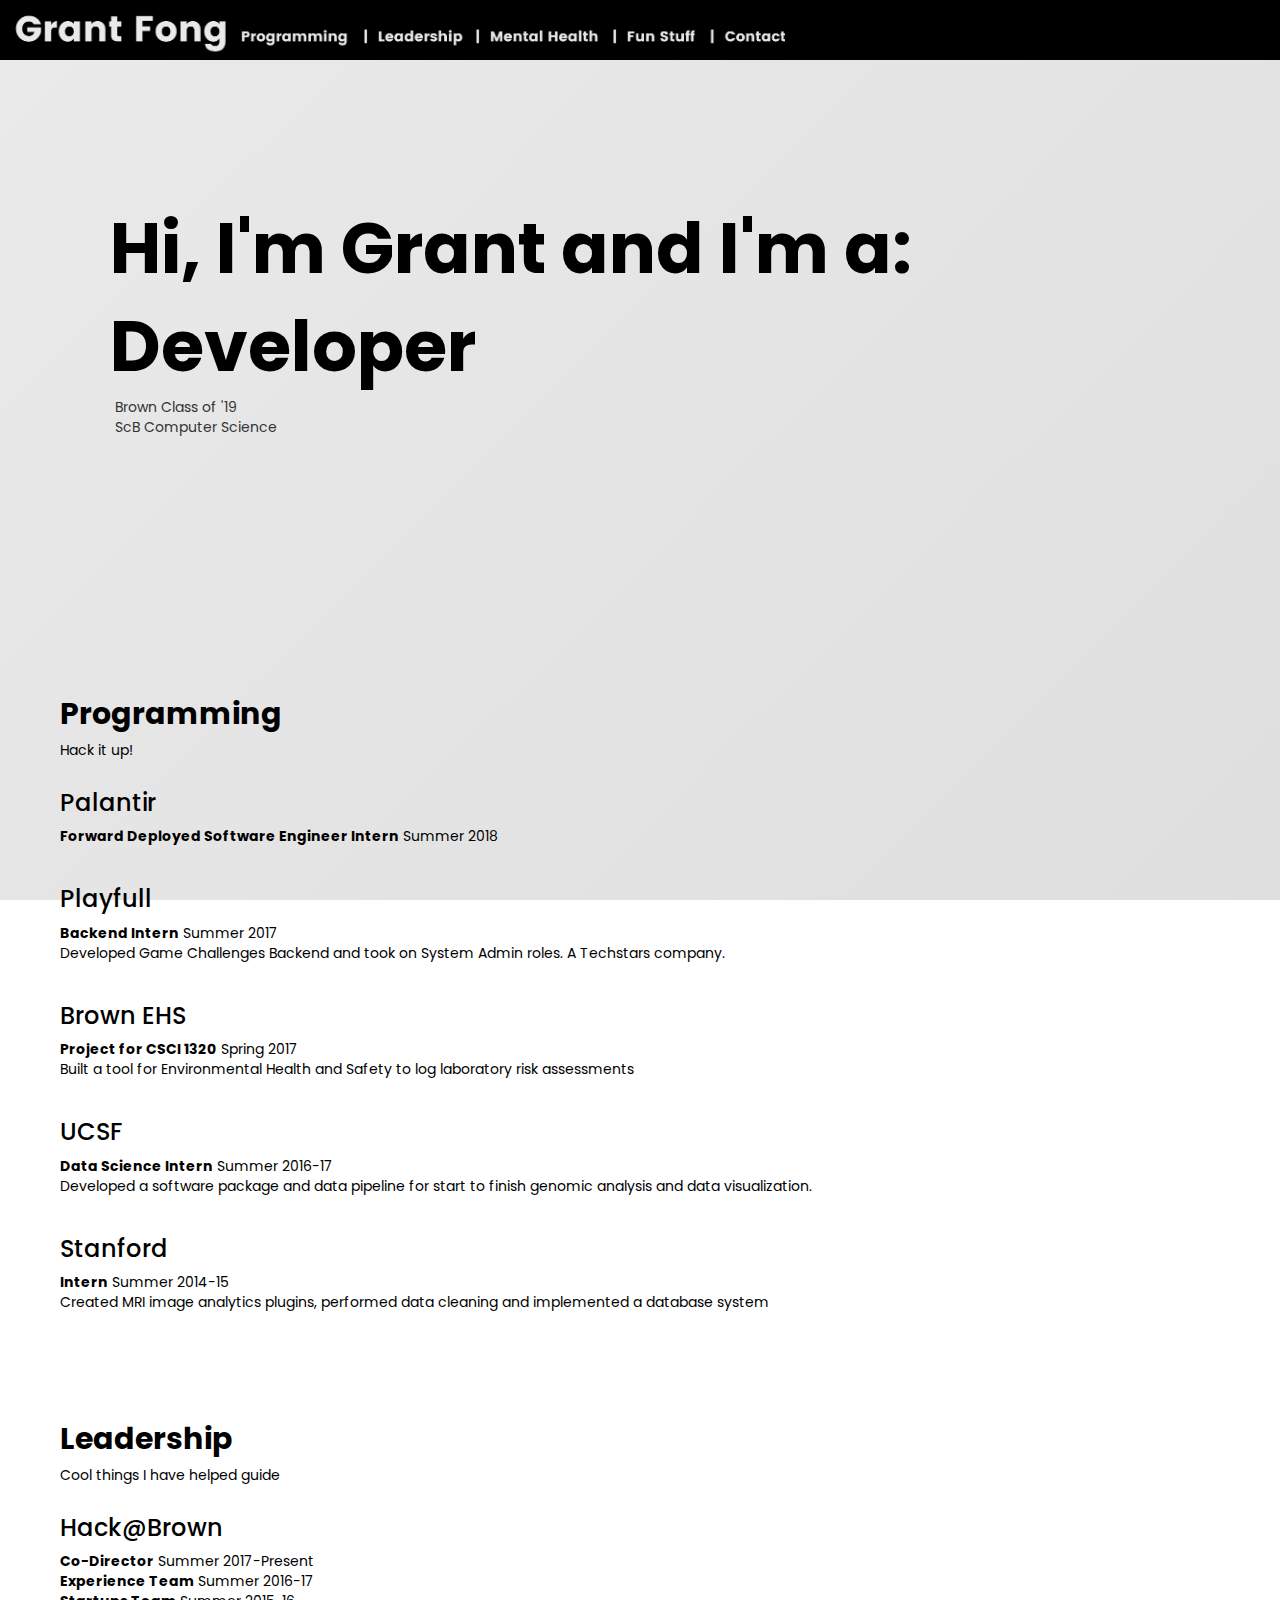
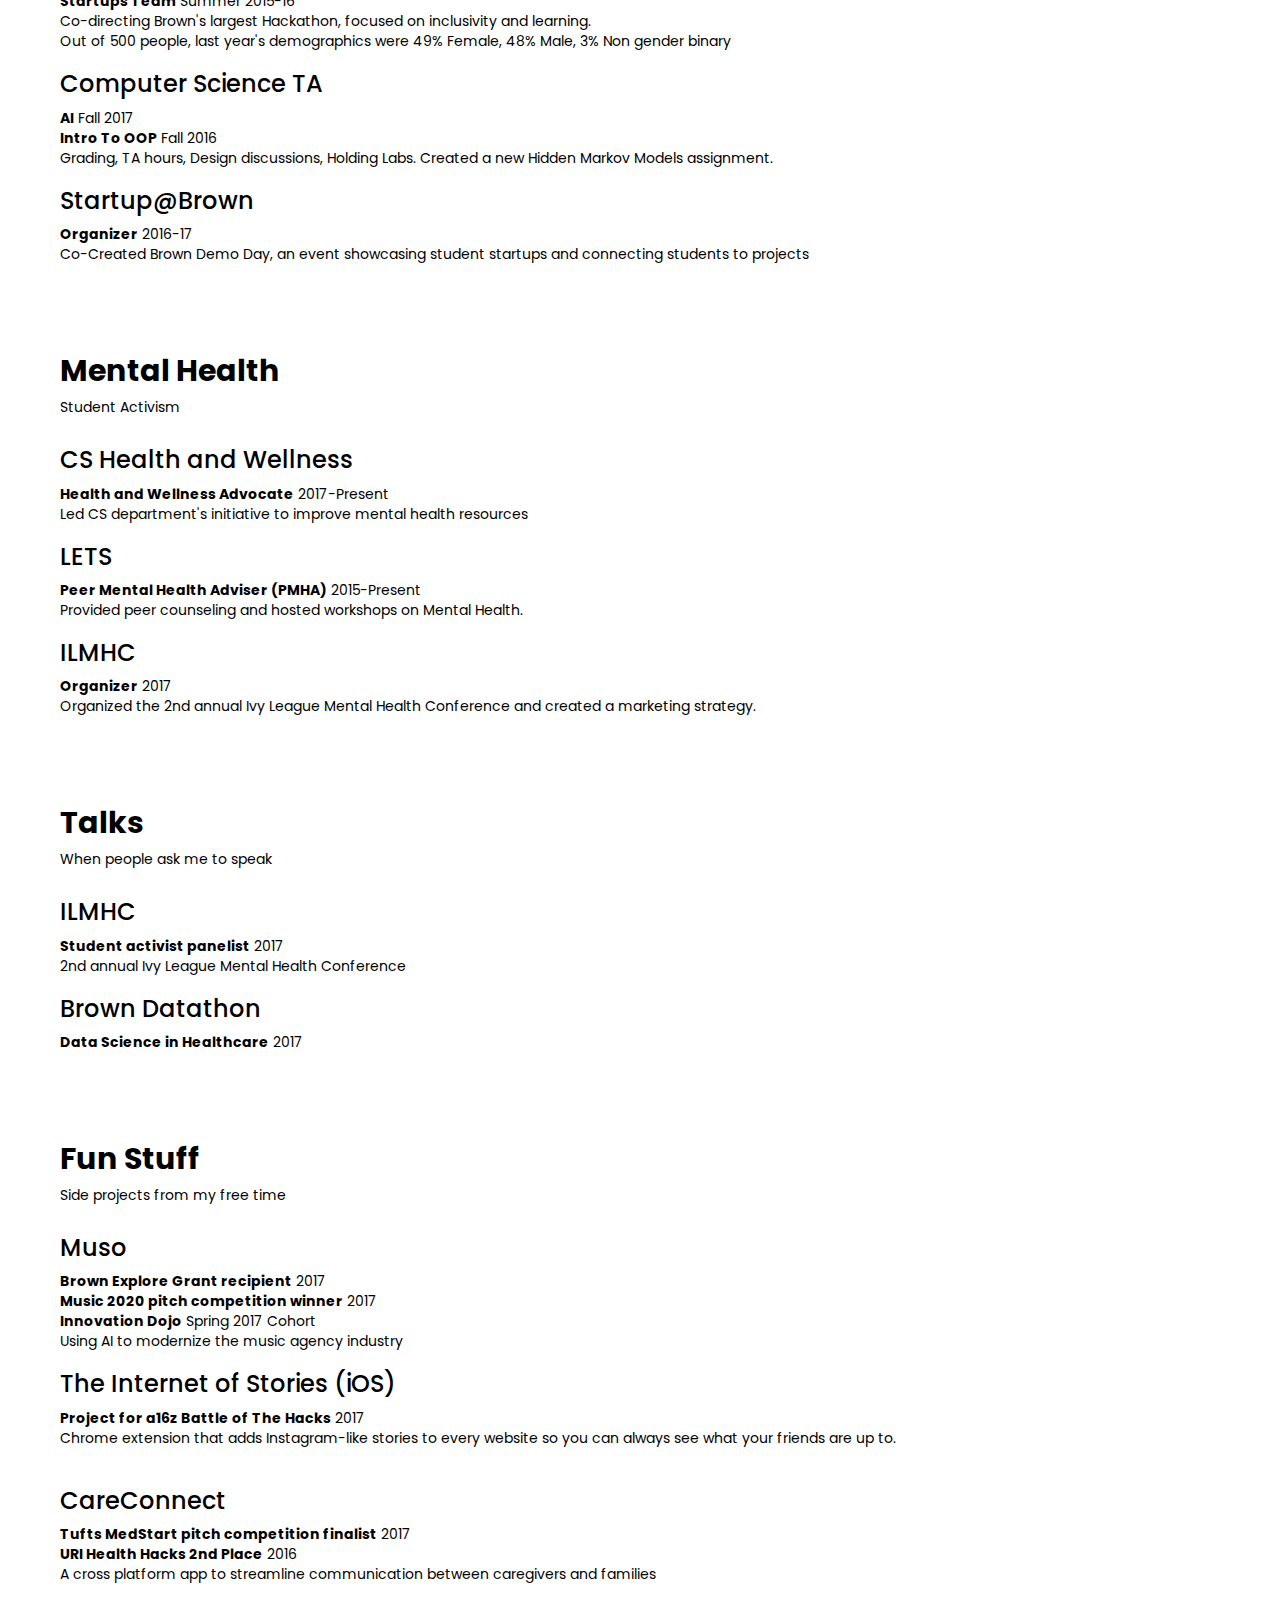
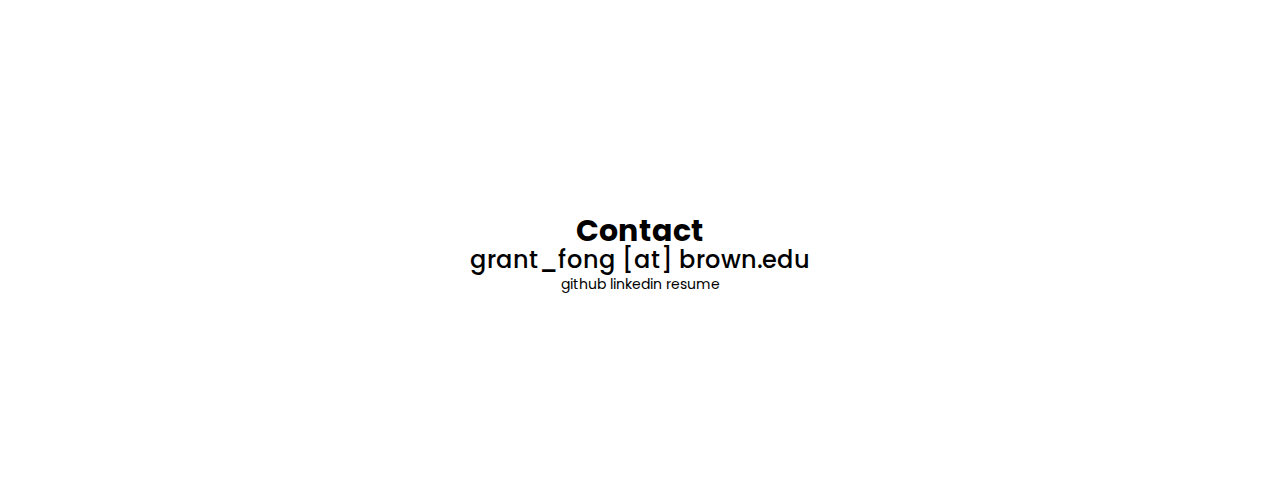
==== commit 6d1a753f: "Minimal colors" ====
--- a/index.html
+++ b/index.html
@@ -86,7 +86,6 @@
     <h1>Hi, I'm Grant and I'm a:</h1>
     <span id="rotator" class="rotate">
       Developer,
-      Data Scientist,
       Student Activist
     </span>
   </div>
@@ -102,40 +101,54 @@
       <p class="section_subtitle">Hack it up!</p>
     </div>
     <div class="scrolls">
-    <div class="list_item">
-      <img src="./assets/images/logos/playfull_cropped.png">
+      <div class="list_item">
+        <div class='item_content'>
+          <a href="https://www.palantir.com/" target="_blank"><h3>Palantir</h3></a>
+          <span class="experience_title">
+          <p class="item_description">Forward Deployed Software Engineer Intern</p>
+          <p class="dates">Summer 2018</p>
+        </span>
+          <p></p><br>
+        </div>
+      </div>
+    <div class="list_item">
       <div class='item_content'>
       <a href="http://beplayfull.com/" target="_blank"><h3>Playfull</h3></a>
-      <p class="item_description">Backend Intern</p>
+        <span class="experience_title">
+          <p class="item_description">Backend Intern</p>
+          <p class="dates">Summer 2017</p>
+        </span>
       <p>Developed Game Challenges Backend and took on System Admin roles. A Techstars company.</p><br>
-      <p>django, postgreSQL, AWS, circleCI, Digital Ocean</p>
-    </div>
-    </div>
-    <div class="list_item">
-      <img src="./assets/images/logos/brown.png">
+    </div>
+    </div>
+    <div class="list_item">
       <div class='item_content'>
       <h3>Brown EHS</h3>
-      <p class="item_description">Project for CSCI 1320</p>
+        <div class="experience_title">
+          <p class="item_description">Project for CSCI 1320</p>
+          <p class="dates">Spring 2017</p>
+        </div>
       <p>Built a tool for Environmental Health and Safety to log laboratory risk assessments</p><br>
-      <p>node.js, mySQL, Bootstrap, Docker</p>
-    </div>
-    </div>
-    <div class="list_item">
-      <img src="./assets/images/logos/ucsf.jpg">
+    </div>
+    </div>
+    <div class="list_item">
       <div class='item_content'>
       <a href="http://cancerres.aacrjournals.org/content/77/6/1322.long" target="_blank"><h3>UCSF</h3></a>
-      <p class="item_description">Data Science Intern</p>
+        <div class="experience_title">
+          <p class="item_description">Data Science Intern</p>
+          <p class="dates">Summer 2016-17</p>
+        </div>
       <p>Developed a software package and data pipeline for start to finish genomic analysis and data visualization.</p><br>
-      <p>R</p>
-    </div>
-    </div>
-    <div class="list_item">
-      <img src="./assets/images/logos/stanford.jpg">
+    </div>
+    </div>
+    <div class="list_item">
       <div class='item_content'>
       <a href="https://www.ncbi.nlm.nih.gov/pmc/articles/PMC4322897/" target="_blank"><h3>Stanford</h3></a>
-      <p class="item_description">Intern</p>
+      <div class="experience_title">
+        <p class="item_description">Intern</p>
+        <p class="dates">Summer 2014-15</p>
+      </div>
       <p>Created MRI image analytics plugins, performed data cleaning and implemented a database system</p><br>
-      <p>Objective-C, OsiriX</p>
     </div>
     </div>
   </div>
@@ -150,27 +163,39 @@
     </div>
     <div class="scrolls">
     <div class="list_item">
-      <img src="./assets/images/logos/hab.png">
       <div class='item_content'>
       <a href="https://2017.hackatbrown.org/" target="_blank"><h3>Hack@Brown</h3></a>
-      <p class="item_description">Co-Director</p>
+        <div class="experience_title">
+          <p class="item_description">Co-Director</p>
+          <p class="dates">Summer 2017-Present</p><br>
+          <p class="item_description">Experience Team</p>
+          <p class="dates">Summer 2016-17</p><br>
+          <p class="item_description">Startups Team</p>
+          <p class="dates">Summer 2015-16</p><br>
+        </div>
       <p>Co-directing Brown's largest Hackathon, focused on inclusivity and learning.</p>
       <p>Out of 500 people, last year's demographics were 49% Female, 48% Male, 3% Non gender binary</p>
     </div>
     </div>
     <div class="list_item">
-      <img src="./assets/images/logos/cit_cropped.png">
       <div class='item_content'>
       <a href="http://cs.brown.edu/courses/cs141/" target="_blank"><h3>Computer Science TA</h3></a>
-      <p class="item_description">AI, Fall 2017 <br>Intro To OOP, Fall 2016</p>
+        <div class="experience_title">
+          <p class="item_description">AI</p>
+          <p class="dates">Fall 2017</p><br>
+          <p class="item_description">Intro To OOP</p>
+          <p class="dates">Fall 2016</p>
+        </div>
       <p>Grading, TA hours, Design discussions, Holding Labs. Created a new Hidden Markov Models assignment.</p>
     </div>
     </div>
     <div class="list_item">
-      <img src="./assets/images/logos/sab.png">
       <div class='item_content'>
       <a href="http://startupatbrown.org/" target="_blank"><h3>Startup@Brown</h3></a>
-      <p class="item_description">Organizer</p>
+        <div class="experience_title">
+          <p class="item_description">Organizer</p>
+          <p class="dates">2016-17</p><br>
+        </div>
       <p>Co-Created Brown Demo Day, an event showcasing student startups and connecting students to projects</p>
     </div>
     </div>
@@ -186,26 +211,32 @@
     </div>
     <div class="scrolls">
     <div class="list_item">
-      <img src="./assets/images/logos/cshw.png">
       <div class='item_content'>
       <h3>CS Health and Wellness</h3>
-      <p class="item_description">Co-leader</p>
+        <div class="experience_title">
+          <p class="item_description">Health and Wellness Advocate</p>
+          <p class="dates">2017-Present</p><br>
+        </div>
       <p>Led CS department's initiative to improve mental health resources</p>
     </div>
     </div>
     <div class="list_item">
-      <img src="./assets/images/logos/lets.png">
       <div class='item_content'>
       <a href="http://www.letserasethestigma.com/" target="_blank"><h3>LETS</h3></a>
-      <p class="item_description">Peer Mental Health Advisor (PMHA)</p>
+        <div class="experience_title">
+          <p class="item_description">Peer Mental Health Adviser (PMHA)</p>
+          <p class="dates">2015-Present</p><br>
+        </div>
       <p>Provided peer counseling and hosted workshops on Mental Health.</p>
     </div>
     </div>
     <div class="list_item">
-      <img src="./assets/images/logos/ilmhc.png">
     <div class='item_content'>
       <h3>ILMHC</h3>
-      <p class="item_description">Orginizer</p>
+      <div class="experience_title">
+        <p class="item_description">Organizer</p>
+        <p class="dates">2017</p><br>
+      </div>
       <p>Organized the 2nd annual Ivy League Mental Health Conference and created a marketing strategy.</p>
     </div>
     </div>
@@ -221,18 +252,23 @@
     </div>
     <div class="scrolls">
     <div class="list_item">
-      <img src="./assets/images/logos/ilmhc.png">
       <div class='item_content'>
       <h3>ILMHC</h3>
+        <div class="experience_title">
+          <p class="item_description">Student activist panelist</p>
+          <p class="dates">2017</p><br>
+        </div>
       <p>2nd annual Ivy League Mental Health Conference</p>
-      <p>Student activist panelist</p>
-    </div>
-    </div>
-    <div class="list_item">
-      <img src="./assets/images/logos/bds.png">
+
+    </div>
+    </div>
+    <div class="list_item">
       <div class='item_content'>
       <a href="http://bds.cs.brown.edu/datathon/" target="_blank"><h3>Brown Datathon</h3></a>
-      <p>Created and led Data Analytics in Healthcare workshop</p>
+        <div class="experience_title">
+          <p class="item_description">Data Science in Healthcare</p>
+          <p class="dates">2017</p><br>
+        </div>
     </div>
     </div>
   </div>
@@ -247,29 +283,38 @@
     </div>
     <div class="scrolls">
     <div class="list_item">
-      <img src="./assets/images/logos/muso.png">
       <div class='item_content'>
       <h3>Muso</h3>
-      <p class="item_description">Brown Explore Grant recipient</p>
-      <p class="item_description">Music 2020 pitch competition winner</p>
+        <div class="experience_title">
+          <p class="item_description">Brown Explore Grant recipient</p>
+          <p class="dates">2017</p><br>
+          <p class="item_description">Music 2020 pitch competition winner</p>
+          <p class="dates">2017</p><br>
+          <p class="item_description">Innovation Dojo</p>
+          <p class="dates">Spring 2017 Cohort</p><br>
+        </div>
       <p>Using AI to modernize the music agency industry</p>
     </div>
     </div>
     <div class="list_item">
-      <img src="./assets/images/logos/ios.png">
       <div class='item_content'>
       <a href="https://devpost.com/software/ios-internet-of-stories-ybtn39" target="_blank"><h3>The Internet of Stories (iOS)</h3></a>
-      <p class="item_description">Project for a16z Battle of The Hacks 2017</p>
+        <div class="experience_title">
+          <p class="item_description">Project for a16z Battle of The Hacks</p>
+          <p class="dates">2017</p><br>
+        </div>
       <p>Chrome extension that adds Instagram-like stories to every website so you can always see what your friends are up to.</p><br>
-      <p>Java, JavaScript, AWS</p>
-    </div>
-    </div>
-    <div class="list_item">
-      <img src="./assets/images/logos/careconnect.png">
+    </div>
+    </div>
+    <div class="list_item">
       <div class='item_content'>
       <h3>CareConnect</h3>
-      <p class="item_description">Tufts MedStart pitch competition finalist</p>
-      <p class="item_description">URI Health Hacks 2nd Place</p>
+        <div class="experience_title">
+          <p class="item_description">Tufts MedStart pitch competition finalist</p>
+          <p class="dates">2017</p><br>
+          <p class="item_description">URI Health Hacks 2nd Place</p>
+          <p class="dates">2016</p><br>
+        </div>
       <p>A cross platform app to streamline communication between caregivers and families</p>
     </div>
     </div>
--- a/assets/css/main.css
+++ b/assets/css/main.css
@@ -44,6 +44,13 @@
 	font-family: 'Poppins', sans-serif;
 	min-width: 300px;
 /*	text-transform: lowercase;*/
+	/*background: linear-gradient(-45deg, #3A1C71, #D76D77, #FFAF7B);*/
+    background: linear-gradient(-45deg, #ADA996, #F2F2F2, #DBDBDB, #EAEAEA);
+	background-size: 400% 400%;
+    background-attachment: fixed;
+	-webkit-animation: Gradient 30s ease infinite;
+	-moz-animation: Gradient 30s ease infinite;
+	animation: Gradient 30s ease infinite;
 }
 h1{
 	margin: 0px;
@@ -59,7 +66,7 @@
 	margin: 0px;
 }
 a, a:visited {
-	color: White;
+	color: Black;
 	text-decoration: none;
 }
 a:hover {
@@ -70,7 +77,7 @@
 /*Generic Styling*/
 .section {
 	margin: 0px;
-	color: white;
+	color: Black;
 	padding-bottom: 30px;
 	/*display: inline-flex;
 	display: -webkit-flex;
@@ -81,30 +88,11 @@
 
 }
 .scrolls {
-    overflow-x: scroll;
-    overflow-y: hidden;
-    height: 600px;
-		width: 100%;
-		padding: 0px 30px;
-    white-space: nowrap;
-		align: center;
+    width: 100%;
+    padding: 0px 30px;
 }
 .list_item {
-	cursor: pointer;
-	vertical-align: top;
-	display:inline-block;
-	*display:inline;/* For IE7*/
-	*zoom:1;/* For IE7*/
-	width: 280px;
-	height: 560px;
-	margin: 20px;
-	white-space: normal;
-	-webkit-border-radius: 20px;
-	-moz-border-radius: 20px;
-	border-radius: 20px;
-	border-style: solid;
-	overflow-y: scroll; /* has to be scroll, not auto */
-  -webkit-overflow-scrolling: touch;
+
 }
 .list_item img{
 	-webkit-border-radius: 17px 17px 0 0;
@@ -114,7 +102,7 @@
 	height: 274px;
 }
 .item_content{
-	padding: 30px;
+	padding: 20px 30px 0px;
 }
 .section_info{
 	padding: 30px 20px 0px 30px;
@@ -129,8 +117,18 @@
 .section_subtitle{
 	padding: 10px 30px;
 }
+
+.experience_title{
+    display: inline;
+}
+
 .item_description {
-	font-style: italic;
+	font-weight: bold;
+    display: inline;
+}
+
+.dates{
+    display: inline;
 }
 
 /*Mobile*/
@@ -223,43 +221,38 @@
 
 #programming{
 	/*background-color: #F76C6C;*/
-	background-color: #9A585C; /*mountain sunset*/
+	/*background-color: #9A585C; !*mountain sunset*!*/
 	/*color: #adadad;*/
 }
 #leadership{
 	/*background-color: #A8D0E6;*/
-	background-color: #624652; /*mountain sunset*/
+	/*background-color: #624652; !*mountain sunset*!*/
 	/*color: #b5b5b5;*/
 }
 #mental_health{
 	/*background-color: #3AAFA9;*/
-	background-color: #4d4662; /*mountain sunset*/
+	/*background-color: #4d4662; !*mountain sunset*!*/
 	/*color: #bcbcbc;*/
 }
 #talks{
 	/*background-color: #F8E9A1;*/
-	background-color: #282945; /*mountain sunset*/
+	/*background-color: #282945; !*mountain sunset*!*/
 	/*color: #c1c1c1;*/
 }
 #fun{
 	/*background-color: #F5E6CC;*/
-	background-color: #1F203C; /*mountain sunset*/
+	/*background-color: #1F203C; !*mountain sunset*!*/
 	/*color: #e2e2e2;*/
 }
 #contact{
 	padding: 200px 100px 200px 100px;
 	text-align:center;
 	/*background-color: #9B786F;*/
-	background-color: #141528; /*mountain sunset*/
-	color: white;
+	/*background-color: #141528; !*mountain sunset*!*/
+	color: black;
 }
 #splash {
 	/*background: linear-gradient(-45deg, #EE7752, #E73C7E, #23A6D5, #23D5AB);*/
-	background: linear-gradient(-45deg, #3A1C71, #D76D77, #FFAF7B);
-	background-size: 400% 400%;
-	-webkit-animation: Gradient 30s ease infinite;
-	-moz-animation: Gradient 30s ease infinite;
-	animation: Gradient 30s ease infinite;
 }
 
 @media only screen and (max-width: 795px) {
